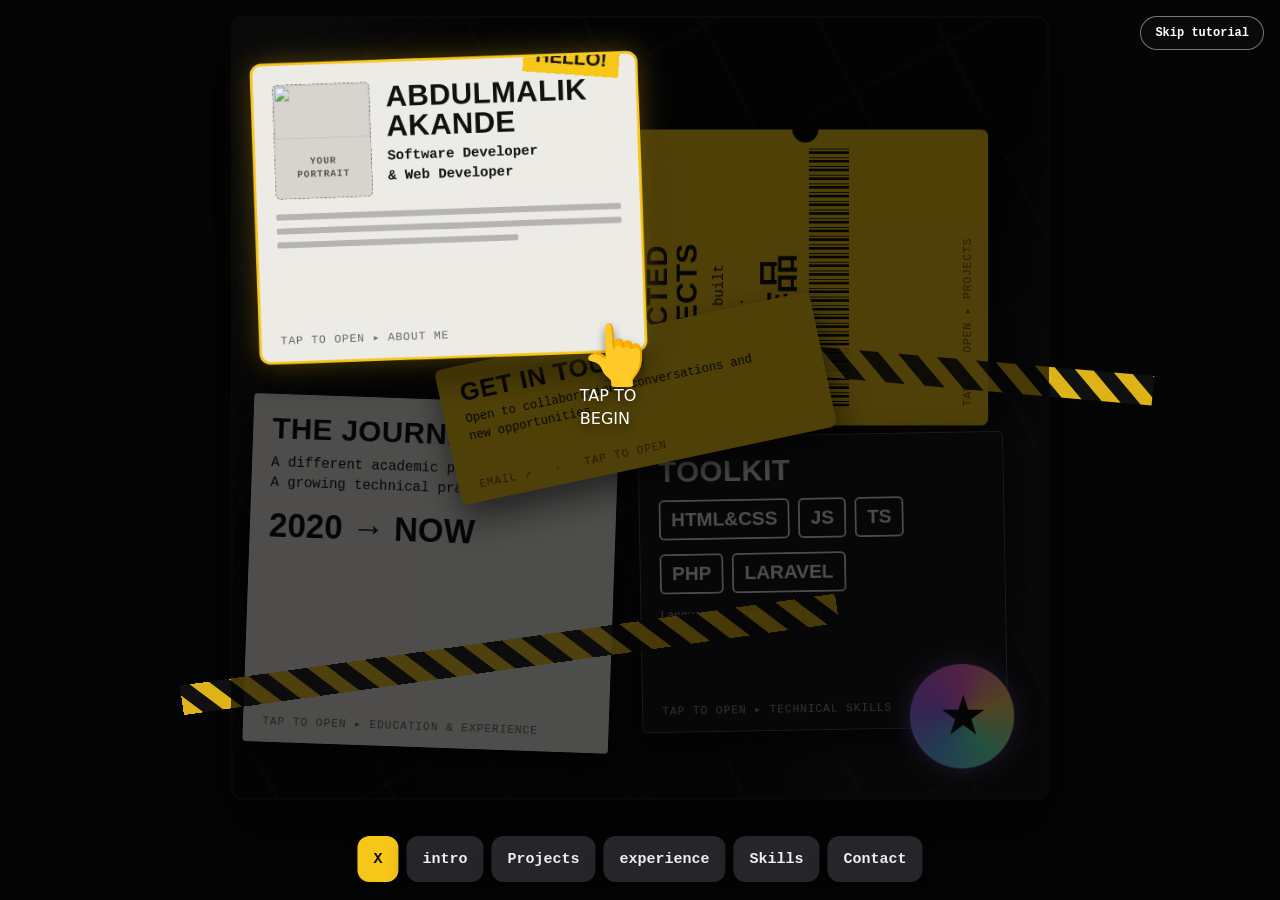
==== index.html @ 3d524a9a "Rename abdulmalik_portfolio_with_tutorial&toolkit.html to index.html" ====
<!DOCTYPE html>
<html lang="en">
<head>
<meta charset="UTF-8">
<meta name="viewport" content="width=device-width, initial-scale=1.0, viewport-fit=cover">
<title>Abdulmalik Akande | Software Developer & Web Developer</title>
<link rel="stylesheet" href="https://cdnjs.cloudflare.com/ajax/libs/font-awesome/6.4.0/css/all.min.css">
<link href="https://fonts.googleapis.com/css2?family=Inter:wght@300;400;500;600;700&display=swap" rel="stylesheet">
<link rel="stylesheet" type="text/css" href="Css/font-awesome.min.css">
<style>


  * { box-sizing: border-box; margin: 0; padding: 0; }
  html, body { height: 100%; }
  body { background: #050505; overflow: hidden; font-family: "Courier New", monospace; color: #111; }

  #viewport { position: fixed; inset: 0; overflow: hidden; }



  /* The whole bag. Fixed logical size*/
  #world {
    position: absolute; width: 940px; height: 900px;
    left: calc(50% - 470px); top: calc(50% - 450px);
    border-radius: 14px;
    background: linear-gradient(115deg, rgba(255,255,255,.07) 0 8%, transparent 22% 70%, rgba(255,255,255,.05) 85%),
      repeating-linear-gradient(63deg, transparent 0 46px, rgba(255,255,255,.035) 47px 49px, transparent 50px 120px),
      repeating-linear-gradient(-28deg, transparent 0 70px, rgba(255,255,255,.03) 71px 73px, transparent 74px 150px),
      #0c0c0d;
    box-shadow: 0 0 0 2px #1d1d20 inset, 0 30px 80px rgba(0,0,0,.7);
    transition: transform 1.2s cubic-bezier(.22,.61,.36,1);
    transform-origin: center center; will-change: transform; backface-visibility: hidden;
  }



  /* Decoration */
  .tape { 
    position: absolute; height: 34px; width: 760px; z-index: 1;
    background: repeating-linear-gradient(45deg, #f6c619 0 16px, #111 16px 32px); opacity: .9; }
  .tape.t1 { left: -60px; bottom: 150px; transform: rotate(-8deg); }
  .tape.t2 { right: -120px; top: 395px; transform: rotate(5deg); width: 420px; }
  
  @property --holo-angle {
    syntax: '<angle>'; initial-value: 0deg;
    inherits: false;}
  @keyframes colorShift {
    0% {--holo-angle: 0deg;}
    100% {--holo-angle: 360deg;}
  }
  .holo {
    position: absolute; right: 40px; bottom: 36px;
    width: 120px; height: 120px; border-radius: 50%; z-index: 7;
    /* Use the custom variable inside the gradient */
    background: conic-gradient(from var(--holo-angle), #ff6ad5, #ffd36a, #6affc3, #6ab8ff, #b36aff, #ff6ad5);
    box-shadow: 0 0 24px rgba(180, 120, 255, .5);
    display: grid; place-items: center;
    font: 900 54px/1 Arial, sans-serif; 
    color: #111;
    /* Animate the variable instead of the element */
    animation: colorShift 4s linear infinite;}






  /* Pieces */
  .piece { 
    position: absolute; cursor: pointer; outline-offset: 6px; 
    box-shadow: 0 14px 34px rgba(0,0,0,.6); backface-visibility: hidden; }
  .piece:focus-visible { outline: 3px solid #f6c619; }
  .piece.on { cursor: default; z-index: 12 !important; }
  .teaser, .detail { 
    position: absolute; inset: 0; padding: 22px; overflow: hidden; }
  .detail { opacity: 0; pointer-events: none; }
  .teaser {
    opacity: 1; transform: translateY(0) scale(1);
    transition: opacity .32s ease, transform .48s cubic-bezier(.16,1,.3,1);
  }
  .piece.on .teaser {
    opacity: 0; transform: translate3d(0,-7px,0) scale(.99); transition-delay: .16s;
  }
  .piece .detail {
    transform: translate3d(0,8px,0);
    transition: opacity .38s ease .12s, transform .48s cubic-bezier(.16,1,.3,1) .12s;
  }
  .piece.on .detail {
    opacity: 1; transform: translateY(0); pointer-events: auto;
  }

  h2 { font: 900 34px/1 Impact, "Arial Black", sans-serif; letter-spacing: .5px; }
  h3 { font: 900 22px/1.1 Impact, "Arial Black", sans-serif; margin-bottom: 10px; }
  p, li, td, .small { font-size: 16px; line-height: 1.45; }
  .small { font-size: 13px; opacity: .7; }
  .lines span { 
    display: block; height: 7px; background: currentColor; 
    opacity: .25; margin-bottom: 9px; border-radius: 2px; }
  .hint { 
    position: absolute; left: 22px; bottom: 16px; 
    font-size: 13px; letter-spacing: 1px; opacity: .6; }



  /* ID card: Introduction */
  .id { 
    left: 30px; top: 50px; width: 440px; 
    height: 340px; transform: rotate(-2deg);
    background: #ecebe6; border-radius: 10px; }
  .photo { 
    width: 112px; height: 132px; background: #d6d4cd; 
    border: 1px dashed #777; border-radius: 6px; 
    position: relative; overflow: hidden; float: left; 
    margin: 0 18px 12px 0; display: grid; place-items: center; 
    text-align: center; color: #555;  letter-spacing: 1px;
    font: 700 11px/1.4 "Courier New", monospace; }
  .photo img { display: block; width: 100%; height: 100%; object-fit: cover; }



  /* PROJECTS */
  .project-list { 
    display: grid; grid-template-columns: repeat(2, minmax(0, 1fr));
    gap: 14px; margin-top: 18px; }
  .project-item { 
    border: 1px solid rgba(0,0,0,.25); 
    padding: 13px; min-height: 112px; 
    border-radius: 5px;
    display:flex; flex-direction:column; gap:8px; }
  .project-item b { 
    display:block; font: 900 19px/1.1 Impact, "Arial Black", sans-serif; 
    margin-bottom: 7px; }
  .project-item p { font-size: 10px; line-height: 1.4; }
  .project-shot {
    min-height:112px; border:1px dashed rgba(0,0,0,.35); border-radius:4px;
    display:grid; place-items:center; text-align:center; padding:12px;
    background:linear-gradient(135deg, rgba(0,0,0,.06), rgba(0,0,0,.015));
    color:rgba(0,0,0,.55); font:700 11px/1.5 "Courier New", monospace;
    letter-spacing:1px;}
  .project-meta { font-size:12px !important; opacity:.68; }
  .project-shot.has-img { padding:0; border-style:solid; overflow:hidden; background:#c9eaf4; }
  .project-shot.has-img img { 
    display:block; width:100%; height:100%; 
    max-height:300px; object-fit:contain; }
  .project-item details { font-size:14px; }
  .project-item summary { 
    margin-top: 10px; cursor:pointer; font:900 18px "Courier New", monospace; 
    letter-spacing:1px; padding:4px 0; color: darkred;}
  .project-item ul { margin:6px 0 4px 18px; line-height:1.5; }
  .tech-tags { display:flex; flex-wrap:wrap; gap:6px; margin-top:6px; }
  .tech-tags span { border:1px solid rgba(0,0,0,.4); 
    border-radius:3px; padding:2px 7px; 
    font:700 11px/1.5 "Courier New", monospace; }
  .ticket p.small{
    line-height: 1.6;
    background-color: transparent!important;
    font-family: cursive; font-style: italic;
    font-size: 18px;  margin: 22px 0; }
  .project-quote{
    margin-top: 10px;
    line-height: 1.6; background-color: transparent!important;} 
  .quote-signature{
    font-size: 12px;
  }  
     





  /* SKILLS */
  .soft-skills { display:flex; flex-wrap:wrap; gap:8px; margin-top:14px; }
  .soft-skills span { border:1px solid currentColor; border-radius:20px; padding:5px 10px; font-size:13px; }
  .skill-group { margin: 18px 0; }
  .skill-group b { display:block; font-size: 26px; margin-bottom: 6px; }

  /* CONTACT  */
  .contact-link { display:inline-block; color:inherit; text-decoration:underline; text-underline-offset:3px; overflow-wrap:anywhere; }
  .contact-piece { left: 245px; top: 360px; width: 440px; height: 158px; transform: rotate(-12deg); background:#f6c619; border-radius:8px; z-index: 8; box-shadow: 0 18px 38px rgba(0,0,0,.55); }
  .contact-piece .teaser { padding:17px 24px; }
  .contact-piece h2 { font-size:29px; letter-spacing:.7px; }
  .contact-piece .teaser p { max-width: 340px; font-size:14px; }
  .contact-piece .detail { background:#f6c619; }
  .contact-piece .hint { left:24px; bottom:12px; }


  /* INTRODUCTION */
  .sticker { position: absolute; right: 18px; top: -16px; background: #f6c619; padding: 6px 14px; font: 900 22px Arial, sans-serif; transform: rotate(6deg); }
  .id table { width: 100%; border-collapse: collapse; margin-top: 12px; }
  .id td { border: 1px solid #bbb; padding: 6px 10px; }
  .id td:first-child { width: 38%; opacity: .6; }




  /* Ticket: PROJECT (rotated on the bag, upright when focused) */
  .ticket { left: 490px; top: 90px; width: 340px; height: 420px; transform: rotate(-90deg) translate(0,0);
    background: #f6c619; border-radius: 8px; }
  .ticket::before, .ticket::after { content: ""; position: absolute; top: calc(50% - 15px); width: 30px; height: 30px; border-radius: 50%; background: #0c0c0d; }
  .ticket::before { left: -15px; } .ticket::after { right: -15px; }
  .barcode { height: 46px; margin-top: 14px; background: repeating-linear-gradient(90deg, #111 0 3px, transparent 3px 5px, #111 5px 6px, transparent 6px 10px); }
  .ticket .yr { font: 900 54px/1 Impact, sans-serif; margin: 10px 0; }
  .ticket li { margin-left: 18px; margin-bottom: 8px; }

  /* Paper: Experience */
  .paper { left: 20px; top: 440px; width: 420px; height: 400px; transform: rotate(2deg);
    background: #f1f0eb; border-radius: 4px; }
  .role { border-bottom: 1px dashed #888; padding: 8px 0; }
  .role b { display: block; font-size: 17px; }
  .now { font: 900 38px Impact, sans-serif; margin-top: 16px; }

  /*  Skills panel */
  .skills { left: 470px; top: 480px; width: 420px; height: 340px; transform: rotate(-1deg);
    background: #17171a; color: #eee; border: 1px solid #555; border-radius: 6px; }
  .badges { display: flex; gap: 10px; margin: 16px 0; }
  .badges i { font: 900 22px Arial, sans-serif; font-style: normal; padding: 8px 12px; border: 2px solid #eee; border-radius: 6px; }
  .bar { height: 10px; background: #333; border-radius: 5px; margin: 4px 0 14px; }
  .bar span { display: block; height: 100%; border-radius: 5px; background: linear-gradient(90deg, #6ab8ff, #b36aff); }




  /* Navigation */
  nav {
  max-width: 95vw;
  overflow-x: auto;
  white-space: nowrap;
  -webkit-overflow-scrolling: touch;
  padding: 4px 8px;
  }
  nav::-webkit-scrollbar { display: none; } /* Hide scrollbar for clean UI */

  nav { position: fixed;
        left: 50%; bottom: calc(14px + env(safe-area-inset-bottom, 0px)); transform: translateX(-50%);
         z-index: 10; display: flex; gap: 8px; }
  nav button { height: 46px; padding: 0 16px; border: none; border-radius: 12px; font: 700 15px "Courier New", monospace;
    background: #26262a; color: #eee; cursor: pointer; box-shadow: 0 6px 16px rgba(0,0,0,.5); }
  nav button.cur { background: #f6c619; color: #111; }
  nav button:focus-visible { outline: 3px solid #fff; }





  /* Full-screen reading view. */
  #expanded-shell {
    position: fixed; z-index: 20; left: 0; top: 0; width: 100vw; height: 100vh;
    height: 100dvh; overflow: hidden; overscroll-behavior: contain;
    box-shadow: none; border-radius: 0; opacity: 1;
    transition: transform .78s cubic-bezier(.16,1,.3,1), border-radius .78s cubic-bezier(.16,1,.3,1);
    transform-origin: top left; will-change: transform, border-radius; backface-visibility: hidden;
    -webkit-overflow-scrolling: touch;
  }
  #expanded-shell.is-open { overflow-y: auto; overflow-x: hidden; }
  #expanded-shell .detail.is-expanded-detail {
    position: relative; inset: auto; width: 100%; max-width: 900px; min-height: 100%;
    margin: 0 auto; padding: clamp(82px, 10vh, 112px) clamp(22px, 6vw, 76px) 64px;
    overflow: visible; opacity: 0; transform: translateY(18px) scale(.985);
    transform-origin: top center; pointer-events: auto;
    transition: opacity .34s ease .12s, transform .48s cubic-bezier(.16,1,.3,1) .08s;
  }
  #expanded-shell.is-open .detail.is-expanded-detail {
    opacity: 1; transform: translateY(0) scale(1);
  }
  #expanded-shell:not(.is-open) .detail.is-expanded-detail {
    transition-delay: 0s;
  }
  #expanded-shell .detail.is-expanded-detail h3 { font-size: clamp(28px, 4vw, 42px); margin-bottom: 22px; }
  #expanded-shell .detail.is-expanded-detail p,
  #expanded-shell .detail.is-expanded-detail li,
  #expanded-shell .detail.is-expanded-detail td,
  #expanded-shell .detail.is-expanded-detail .small { font-size: clamp(16px, 1.5vw, 19px); line-height: 1.65; }
  #expanded-shell .detail.is-expanded-detail table { margin-top: 24px; }
  #expanded-shell .detail.is-expanded-detail td { padding: 10px 12px; overflow-wrap: anywhere; }
  #expanded-shell .detail.is-expanded-detail ul { padding-left: 22px; }

  #expanded-back {
    position: fixed; z-index: 30; top: calc(14px + env(safe-area-inset-top, 0px));
    left: calc(14px + env(safe-area-inset-left, 0px)); width: 46px; height: 46px;
    border: 1px solid currentColor; border-radius: 50%; background: rgba(10,10,10,.12);
    color: inherit; font: 700 26px/1 Arial, sans-serif; cursor: pointer;
    display: grid; place-items: center; opacity: 0; pointer-events: none;
    transition: opacity .25s ease; backdrop-filter: blur(8px);
  }

  body.is-expanded #expanded-back { opacity: 1; pointer-events: auto; }
  body.is-expanded nav { opacity: 0; pointer-events: none; visibility: hidden; }
  nav { transition: opacity .25s ease, visibility .25s ease; }
  #expanded-back:focus-visible { outline: 3px solid #f6c619; outline-offset: 3px; }




  /* Contact detail content */
  .contact-piece #detail {
    display: grid; grid-template-columns: 2fr 1.5fr 1fr;
    gap: 40px; padding-bottom: 40px;
    border-bottom: 1px solid #334155; }
  .contact-piece .footer-col h3 {
    font-size: 1.25rem; font-weight: 700;
    margin-bottom: 15px; color: var(--yellow);
    letter-spacing: -0.02em; }
  .contact-piece .footer-col p {
    color: var(--text);
    font-family: system-ui, -apple-system, BlinkMacSystemFont, 'Segoe UI', Roboto, Oxygen, Ubuntu, Cantarell, 'Open Sans', 'Helvetica Neue', sans-serif;
    font-size: 1.525rem; line-height: 1.6;
    max-width: 460px; }
  .contact-list { }
  .contact-list li{ margin-bottom: 12px; }
  .contact-list li a, .contact-list li span {
    display: flex; align-items: center;
    gap: 12px; color: var(--yellow);
    font-size: 0.95rem;  text-decoration: none;
    transition: color 0.2s ease; }
  .contact-list li a:hover {color: var(--blue);}
  .contact-list i {
      color: var(--blue); font-size: 1rem;
      width: 20px; text-align: center; }
  .contact-social .social-links {
      display: flex; gap: 12px;
      margin-top: 5px; }
  .contact-social .social-links a {
      color: var(--paper);border-radius: 8px;
      display: flex; align-items: center;justify-content: center;
      font-size: 1.1rem; text-decoration: none;
      transition: all 0.2s ease; }
  .contact-social .social-links a:hover {
    color: var(--yellow);transform: translateY(-3px);}
  .footer-bottom {
      width:100%; display: flex;
      justify-content: center; padding-top: 30px;
      align-items: center;
      font-size: 0.875rem; }






  /* Phone-Size */
  @media (max-width: 600px) {
    .project-list { grid-template-columns:1fr; }
    .project-shot { min-height:150px; }

    #expanded-shell .detail.is-expanded-detail {
      padding: calc(78px + env(safe-area-inset-top, 0px)) 22px calc(36px + env(safe-area-inset-bottom, 0px));
    }
    #expanded-shell .detail.is-expanded-detail td { padding: 8px 7px; }
    #expanded-shell .detail.is-expanded-detail td:first-child { width: 32%; }
  }

  /*   */
  @media (prefers-reduced-motion: reduce) {
    #world, #expanded-shell, #expanded-back, nav,
    .teaser, .piece .detail, #expanded-shell .detail.is-expanded-detail {
      transition-duration: .01ms !important;
      transition-delay: 0ms !important;
    }
  }




  /* TUTORIAL */
  #world.blanket { z-index: 10; }
  #world.blanket::after { content:""; position:absolute; inset:0; z-index:11 !important; background:rgba(0,0,0,.68); pointer-events:auto; border-radius:inherit; }


  body.tutorial-step-1 .piece.tutorial-target { 
    z-index:12 !important; filter:none !important;
    pointer-events:auto;
    box-shadow:0 0 0 3px #f6c619, 0 0 34px rgba(246,198,25,.38), 0 18px 42px rgba(0,0,0,.7); animation:tutorial-pulse 2.2s ease-in-out infinite; }

  .hidden { display:none !important; }
  #tutorial-hand, #tutorial-hand-back, #tutorial-hand-x, #tutorial-skip { display:none; }

  body.hands #tutorial-hand, body.hands-back #tutorial-hand-back, body.hands-x #tutorial-hand-x, body.tutorial-step-1 #tutorial-skip { display:block; }

  #tutorial-hand { position:fixed; z-index:60; width:100px; height:76px; font:58px/1 system-ui,sans-serif; pointer-events:none; filter:drop-shadow(0 5px 5px rgba(0,0,0,.45)); animation:tutorial-point 1.15s ease-in-out infinite; }
  #tutorial-hand p {color: white;}

  /* Stage 3: second hand pointing up at the Back button (top-left) */
  #tutorial-hand-back {
    position:fixed; z-index:60; pointer-events:none;
    left:calc(10px + env(safe-area-inset-left, 0px));
    top:calc(66px + env(safe-area-inset-top, 0px));
    font:58px/1 system-ui,sans-serif;
    filter:drop-shadow(0 5px 5px rgba(0,0,0,.45));
    animation:tutorial-point-up 1.15s ease-in-out infinite;
  }
  #tutorial-hand-back p {
    display:inline-block; margin-top:2px; padding:6px 10px; border-radius:6px;
    background:#f6c619; color:#111; font:900 12px/1.2 "Courier New",monospace;
    letter-spacing:.5px; white-space:nowrap; box-shadow:0 6px 18px rgba(0,0,0,.35);
  }
  #expanded-back.tutorial-glow {
    background:rgba(246,198,25,.4);
    animation:back-pulse 1.4s ease-in-out infinite;
  }
  /* Stage 4: third hand above the X button in the bottom nav, pointing down */
  #tutorial-hand-x {
    position:fixed; z-index:60; pointer-events:none;
    display:none; width:max-content; text-align:left;
    font:58px/1 system-ui,sans-serif;
    filter:drop-shadow(0 5px 5px rgba(0,0,0,.45));
    animation:tutorial-point-down 1.15s ease-in-out infinite;
  }
  #tutorial-hand-x p {
    display:block; width:max-content; margin-bottom:2px; padding:6px 10px; border-radius:6px;
    background:#f6c619; color:#111; font:900 12px/1.2 "Courier New",monospace;
    letter-spacing:.5px; white-space:nowrap; box-shadow:0 6px 18px rgba(0,0,0,.35);
  }
  nav button.tutorial-glow-nav {
    background:#f6c619; color:#111;
    animation:nav-pulse 1.4s ease-in-out infinite;
  }

  @keyframes tutorial-point-down { 
    0%,100% { transform:translateY(0); } 50% { transform:translateY(9px); } }
  
  @keyframes nav-pulse {
    0%,100% { box-shadow:0 0 0 3px #fff, 0 0 14px rgba(246,198,25,.5); }
    50%     { box-shadow:0 0 0 6px #fff, 0 0 30px rgba(246,198,25,.9); }  }

  @keyframes tutorial-point-up { 
    0%,100% { transform:translateY(0); } 50% { transform:translateY(-10px); } }

  @keyframes back-pulse {
    0%,100% { box-shadow:0 0 0 3px #f6c619, 0 0 14px rgba(246,198,25,.4); }
    50%     { box-shadow:0 0 0 6px #f6c619, 0 0 30px rgba(246,198,25,.75); }
  }
  #tutorial-message { position:fixed; z-index:60; pointer-events:none; padding:10px 14px; 
    border:1px solid rgba(246,198,25,.7); border-radius:7px; background:#f6c619; color:#111; 
    font:900 13px/1.25 "Courier New",monospace; letter-spacing:.5px; box-shadow:0 8px 24px rgba(0,0,0,.35); white-space:nowrap; }
  #tutorial-skip { 
    position:fixed; z-index:61; top:calc(16px + env(safe-area-inset-top,0px)); 
    right:calc(16px + env(safe-area-inset-right,0px)); border:1px solid rgba(255,255,255,.45); 
    border-radius:999px; padding:9px 14px; background:rgba(12,12,12,.8); color:#fff; font:700 12px "Courier New",monospace; cursor:pointer; }

  @keyframes tutorial-point { 
    0%,100% { transform:translate(0,0) rotate(-12deg); } 50% { transform:translate(-5px,-9px) rotate(-12deg); } }

  @keyframes tutorial-pulse { 
    0%,100% { box-shadow:0 0 0 3px #f6c619, 0 0 22px rgba(246,198,25,.25), 0 18px 42px rgba(0,0,0,.7); }
    50% { box-shadow:0 0 0 5px #f6c619, 0 0 38px rgba(246,198,25,.48), 0 18px 42px rgba(0,0,0,.7); } }

  @media (prefers-reduced-motion:reduce) { 
    #tutorial-hand, #tutorial-hand-back, #tutorial-hand-x, nav button.tutorial-glow-nav, 
    #expanded-back.tutorial-glow, body.tutorial-step-1 .piece.tutorial-target { animation:none; } }



  /* SECOND-TUTORIAL  */
  .click-overlay {
    position: absolute; inset: 0;              /* Covers only the content */
    width: 100%; height: 100%;
    display: flex; align-items: center;  justify-content: center;
    /* Optional dark layer over just this div */
    background: rgba(0, 0, 0, 0.35); z-index: 10;
    cursor: pointer;
    animation: appearFade 2s ease-in-out infinite;
  }
  .click-text {
    color: #fff; font-size: clamp(1.2rem, 4vw, 2rem);
    font-weight: 700; letter-spacing: 2px;
    text-transform: uppercase; }
  @keyframes appearFade {
    0% { opacity: 0.3; }
    50% {  opacity: 1; }
    100% { opacity: 0.3; }
  }




  /* ---------- Help (replay tutorial) button ---------- */
  #help-btn {
    position:fixed; z-index:15;
    top:calc(14px + env(safe-area-inset-top, 0px));
    right:calc(14px + env(safe-area-inset-right, 0px));
    width:42px; height:42px; border-radius:50%;
    border:1px solid rgba(255,255,255,.35); background:rgba(12,12,12,.75); color:#fff;
    font:900 20px/1 "Courier New", monospace; cursor:pointer;
    backdrop-filter:blur(6px); box-shadow:0 6px 16px rgba(0,0,0,.5);
    transition:opacity .25s ease, background .2s ease;
  }
  #help-btn:focus-visible { outline:3px solid #f6c619; outline-offset:3px; }
  body.is-expanded #help-btn, body.tutorial-step-1 #help-btn { opacity:0; pointer-events:none; visibility:hidden; }

  /* ---------- Tooltip ---------- */
  #tip {
    position:fixed; z-index:70; left:0; top:0; max-width:240px; pointer-events:none;
    padding:8px 11px; border-radius:7px; background:#f4f3ee; color:#111;
    font:700 12px/1.4 "Courier New", monospace; letter-spacing:.3px;
    box-shadow:0 8px 24px rgba(0,0,0,.45);
    opacity:0; transform:translateY(4px); transition:opacity .15s ease, transform .15s ease;
  }
  #tip.show { opacity:1; transform:translateY(0); }
  #tip strong { display:block; font-weight:900; letter-spacing:.6px; }
  #tip span { font-weight:400; opacity:.8; }

  /* ---------- Hover effects (mouse devices only) ---------- */
  @media (hover:hover) {
    .piece:not(.on):hover { filter:brightness(1.1); }
    nav button:not(.cur):hover { background:#3a3a40; }
    nav button.cur:hover { filter:brightness(1.08); }
    #expanded-back:hover { background:rgba(246,198,25,.35); }
    #help-btn:hover { background:#f6c619; color:#111; }
    #tutorial-skip:hover { background:rgba(255,255,255,.2); }
  }
  @media (prefers-reduced-motion: reduce) { #tip { transition-duration:.05ms !important; } }
</style>
</head>
<body>
<div id="viewport">
  <div id="world">
    <div class="tape t1"></div>
    <div class="tape t2"></div>
    <div class="holo">★</div>


    <section class="piece id " data-name="intro" data-rot="-2" tabindex="0" aria-label="About Abdulmalik">
      <div class="teaser">
        <span class="sticker">HELLO!</span>
        <div class="photo" aria-label="Portrait photograph placeholder"> <img src="IMG_5.JPG"> YOUR<br>PORTRAIT</div>
        <h2>ABDULMALIK<br>AKANDE</h2>
        <p style="margin:7px 0 12px; font-weight:700">Software Developer<br>&amp; Web Developer</p>
        <div class="lines" style="clear:both;padding-top:5px"><span></span><span></span><span style="width:70%"></span></div>
        <div class="hint">TAP TO OPEN ▸ ABOUT ME</div>
      </div>
      <div class="detail">

        <div class="click-overlay hidden"><span class="click-text">Click me</span></div>

        <h3>INTRODUCTION</h3>
        <p>I'm Abdulmalik Akande, a software developer and web developer based in Lagos, Nigeria. I enjoy learning how technology works and using that knowledge to build practical digital experiences.</p>
        <p style="margin-top:14px">My background is in Philosophy, which has strengthened the way I approach questions, analyse problems and think critically. I bring that perspective into my development journey, alongside curiosity, persistence and a commitment to continuous learning.</p>
        <table>
          <tr><td>Name</td><td>Abdulmalik Akande</td></tr>
          <tr><td>Role</td><td>Software Developer &amp; Web Developer</td></tr>
          <tr><td>Location</td><td>Lagos, Nigeria</td></tr>
          <tr><td>Email</td><td><a class="contact-link" href="mailto:abdulmalikakande4@gmail.com">abdulmalikakande4@gmail.com</a></td></tr>
        </table>
        <p style="margin-top:22px"><b>Currently:</b> NYSC Corps Member · Interested in software engineering, artificial intelligence and open-source technologies.</p>
      </div>
    </section>


    <section class="piece ticket" data-name="Projects" data-rot="-90" tabindex="0">
      <div class="teaser">
        <h2>SELECTED<br>PROJECTS</h2>
        <p style="margin-top:10px">Things I've built<br>and explored.</p>
        <div class="yr" style="font-size:44px">04 / 作品</div>
        <div class="barcode"></div>
        <div class="hint" style="color:#111">TAP TO OPEN ▸ PROJECTS</div>
      </div>
      <div class="detail">

        <h3>SELECTED PROJECTS</h3>
        <p>A selection of projects from my development journey. Each one represents a practical opportunity to learn, solve a problem and improve my approach to building software.</p>
        <div class="project-list">

          <article class="project-item">
            <div class="project-shot has-img">
              <img src="[data-uri]" alt="Calculator app: dark card with a keypad and the message 'let's get calculating'">
            </div>
            <b>01 · CALCULATOR</b>
            <p>An interactive simple calculator I built to learn JavaScript. It handles everyday arithmetic with large, easy-to-tap keys and a clean dark interface. Calculator project built around clear input, readable results and essential arithmetic operations</p>
            <div class="tech-tags">
              <span>HTML</span><span>CSS</span><span>JavaScript</span>
            </div>
            <details>
              <summary>FEATURES &amp; TECH ▾</summary>
              <ul>
                <li>Addition, subtraction, multiplication and division</li>
                <li>Decimal input and a quick "00" key</li>
                <li>AC clears everything; DE deletes the last digit</li>
                <li>Responsive layout that works on phones</li>
              </ul>
            </details>
            <p><a class="contact-link" href="https://kevinola.github.io/js-project-calculator/" target="_blank" rel="noopener">Live demo ↗</a></p>
          </article>

          <article class="project-item">
            <div class="project-shot">CIVILREPORT<br>PROJECT IMAGE</div>
            <b>02 · CIVILREPORT</b>
            <p>A full-stack cross-platform mobile app that lets citizens report incidents such as accidents, fighting or vandalism. Reports go to a central server where other users can see them. Built for the Bincom Academy Mobile App Class test.</p>
            <div class="tech-tags">
              <span>HTML</span><span>CSS</span><span>JavaScript</span><span>Apache Cordova</span><span>WordPress REST API</span><span>JWT Auth</span><span>Camera plugin</span><span>GEO-LOCATION plugin</span>
            </div>
            <details>
              <summary>FEATURES &amp; TECH ▾</summary>
              <ul>
                <li>User login with JWT authentication</li>
                <li>Submit an incident with a title, category and description</li>
                <li>Capture the incident's location (latitude and longitude)</li><li>Attach a photo of the incident</li>
                <li>Live feed of all incidents, newest first</li>
                <li>Filter by category, or show only your own reports</li>
                <li>In-app notification when a new incident is posted (the app checks the server every 15 seconds)</li>
              </ul>
              <p class="project-meta">Backend: WordPress, with each incident stored as a post. Built and tested with LocalWP, Node.js and the Android SDK; packaged as an Android APK.</p>
            </details>
            <p><a class="contact-link" href="https://kevinola.github.io/Angular-first-portfolio-/" target="_blank" rel="noopener">Live demo ↗</a></p>
          </article>

          <article class="project-item">
            <div class="project-shot">BLOG APP<br>PROJECT IMAGE</div>
            <b>03 · BLOG APP</b>
            <p>A mobile-friendly blog app where users can sign up, log in, publish posts and read other people's posts. WordPress acts as the backend and database, and the app talks to it through JSON API calls written in JavaScript.</p>
            <div class="tech-tags">
              <span>HTML</span><span>CSS</span><span>JavaScript</span><span>Apache Cordova</span><span>WordPress</span><span>JSON</span>
            </div>
            <details>             
             <summary>FEATURES &amp; TECH ▾</summary>
              <ul>
                <li>Sign up and log in</li>
                <li>Publish a new blog entry</li>
                <li>View all posts and filter them</li>
                <li>Posts are stored on the server, so every user sees them</li>
                <li>Can be packaged as an Android app with Cordova</li>
              </ul>
              
              <p class="project-meta">Hosted on InfinityFree. Data is fetched with JavaScript fetch requests to the WordPress API.</p>
            </details>
            <p><a class="contact-link" href="https://abdulmalik.gt.tc/app/index.html" target="_blank" rel="noopener">Live demo ↗</a></p>
          </article>
          
          <article class="project-item">
            <div class="project-shot">MANGA APP<br>PROJECT IMAGE</div>
            <b>04 · MANGA APP</b>
            <p>Komic is an Android manga reader built by me and a friend. We used an existing open-source Kotlin app from GitHub as the foundation and extended it with our own features. It pulls manga from several public manga APIs, and it includes a built-in browser for searching the web for manga and an offline translator that reads text from manga pages.</p>
            <div class="tech-tags">
              <span>Kotlin</span><span>Android (native)</span>
            </div>
            <details>             
             <summary>FEATURES &amp; TECH ▾</summary>
              <ul>
                <li>Browse and read manga from several public manga APIs</li>
                <li>Built-in browser for searching the web for manga</li>
                <li>Library page for saving manga to read later</li>
                <li>Offline manga translator using OCR: it detects text on a page and translates it without an internet connection</li>
                <li>Native Android experience</li>
              </ul>
              
              <p class="project-meta">An open-source Kotlin manga app from GitHub, extended with our own features. Link leads to Github repospitory of the project (still in development)</p>
            </details>
            <p><a class="contact-link" href="https://404" target="_blank" rel="noopener">Live demo ↗</a></p>
          </article>
         
        </div>
        <!--p style="margin-top:22px"><b>VISIT OTHER PORTFOLIO:</b> <a class="contact-link" href="https://kevinola.github.io/CV_Profile_Pofolia/#contacts" target="_blank" rel="noopener">FIRST EVER Portfolio ↗</a></p--><br><br>

        <p class="small" style="margin-top:10px">
          More projects to make. And More to learn.</p>

        <div class="project-quote">
          <p>Each project is a step —<br>from an idea to a working solution.</p><span class="quote-signature"><span class="spinstar">✳</span> KEEP BUILDING</span></div>

      </div>
    </section>


    <section class="piece paper" data-name="experience" data-rot="2" tabindex="0">
      <div class="teaser">
        <h2>THE JOURNEY</h2>
        <p style="margin-top:12px">A different academic path.<br>A growing technical practice.</p>
        <div class="now">2020 → NOW</div>
        <div class="hint">TAP TO OPEN ▸ EDUCATION &amp; EXPERIENCE</div>
      </div>
      <div class="detail">
        <h3>EDUCATION &amp; EXPERIENCE</h3>
        <div class="role"><b>B.A. Philosophy · Lagos State University</b>2021–2025</div>
        <div class="role"><b>WASSCE · Dominion College</b>2013–2019</div>
        <div class="role"><b>Associate · Global T&amp;T Solutions Ltd</b>February 2020 – January 2021<br>Maintained documentation and operational records, handled data entry, coordinated meetings, prepared minutes and supported daily administration.</div>
        <div class="role"><b>NYSC Corps Member</b>Currently serving</div>
        <p style="margin-top:22px">My academic and work experiences have helped me develop transferable strengths in critical thinking, organisation, communication, teamwork and attention to detail.</p>
        <p style="margin-top:16px"><b>Beyond code:</b> Philosophy, reading, writing, photography and exploring ideas.</p>
      </div>
    </section>

    <section class="piece skills" data-name="Skills" data-rot="-1" tabindex="0">
      <div class="teaser">
        <h2>TOOLKIT</h2>
        <div class="badges"> <i>HTML&CSS</i> <i>JS</i><i>TS</i></div>
        <div class="badges"><i>PHP</i><i>LARAVEL</i></div>
        <p class="small">Languages &amp; technologies</p>
        <div class="hint">TAP TO OPEN ▸ TECHNICAL SKILLS</div>
      </div>
      <div class="detail">
        <h3>TECHNICAL SKILLS</h3>
        <div class="skill-group"><b>Frontend</b><p>HTML5 · CSS · JavaScript</p></div>
        <div class="skill-group"><b>Backend &amp; Databases</b><p>PHP · SQL · JavaScript · TypeScript</p></div>
        <div class="skill-group"><b>Programming</b><p>Python</p></div>

        <div class="skill-group"><b>FRAMWORKS</b><p>Angular · Laravel</p></div>

        <div class="skill-group"><b>Other</b><p>Microsoft Office · AI TOOLS</p></div>
        <div class="skill-group"><b>Professional strengths</b><div class="soft-skills"><span>Problem-solving</span><span>Communication</span><span>Teamwork</span><span>Attention to detail</span><span>Adaptability</span><span>Fast learner</span></div></div>
        <p style="margin-top:22px">I continue to develop my technical skills through practical projects, independent learning and experimentation.</p>
        <p class="small" style="margin-top:14px">Skills listed here are based on my CV. Frameworks and tools can be added as project experience is confirmed.</p>
      </div>
    </section>


    <section class="piece contact-piece" data-name="Contact" data-rot="-12" tabindex="0">
      <div class="teaser">
        <h2>GET IN TOUCH</h2>
        <p style="margin-top:6px">Open to collaboration, conversations and new opportunities.</p>
        <div class="hint">EMAIL ↗ &nbsp; · &nbsp; TAP TO OPEN</div>
      </div>
      <div class="detail">
        <h3>GET IN TOUCH</h3>
        <p>I'm open to collaboration and new opportunities to grow as a developer.</p>

        <div class="footer-col contact-details">
            <h3>Contact Info</h3>
            <ul class="contact-list">
                <li>
                    <a href="mailto:abdulmalikakande4@gmail.com">
                        <i class="fa fa-regular fa-envelope"></i> abdulmalikakande4@gmail.com
                    </a>
                </li>
                <li>
                    <a href="tel:08068778415">
                        <i class="fa fa-solid fa-phone"></i> 08068778415
                    </a>
                </li>
                <li>
                    <span>
                        <i class="fa fa-solid fa-map-marker"></i>Lagos, Nigeria
                    </span>
                </li>
            </ul>
        </div>

        <div class="footer-col contact-social"> 
            <h3>Connect</h3>
            <div class="social-links">
                <a href="https://github.com/kevinola" aria-label="GitHub"><i class="fa fa-brands fa-github">.</i></a>
                <a href="will-get-back-on-that" aria-label="LinkedIn"><i class="fa fa-brands fa-linkedin-square">.</i></a>
                <a href="mailto:abdulmalikakande4@gmail.com" aria-label="Email"><i class="fa fa-regular fa-envelope">.</i></a>
            </div>
        </div>

      </div>
    </section>


  </div>
</div>

<nav id="nav"></nav>
<button id="expanded-back" type="button" aria-label="Back to focused card" data-tip="Close the reading view and go back to the card">←</button>
<button id="help-btn" type="button" aria-label="Replay the tutorial" data-tip="Replay the tutorial">?</button>


<div id="tutorial-hand" aria-hidden="true">
  👆 <p>TAP TO BEGIN</p>
</div>
<div id="tutorial-hand-back" aria-hidden="true">
  👆 <p>TAP TO GO BACK</p>
</div>
<div id="tutorial-hand-x" aria-hidden="true">
  <p>TAP X TO SEE THE WHOLE BAG</p>👇
</div>
<button id="tutorial-skip" type="button" data-tip="End the tutorial and explore freely">Skip tutorial</button>




<script>
  const viewport = document.getElementById("viewport");
  const world = document.getElementById("world");
  const pieces = [...document.querySelectorAll(".piece")];
  const nav = document.getElementById("nav");
  const backButton = document.getElementById("expanded-back");
  const NAV_H = 84;        // space kept free for the buttons
  let current = null;      // focused piece, or null for the whole bag
  let angle = 0;           // current camera rotation (so we always turn the short way)
  let expanded = false;
  let expandedShell = null;
  let expandedDetail = null;
  let returnRect = null;
  let returnPiece = null;
  let closing = false;
  let ignoreNextPopState = false;
  const scrollPositions = new WeakMap();
  const reduceMotion = matchMedia("(prefers-reduced-motion: reduce)");
  const EXPAND_MS = reduceMotion.matches ? 1 : 800;

  const near = t => t + 360 * Math.round((angle - t) / 360);






  const tutorialKey = "abdulmalikPortfolioTutorialIntroDone";
  const REMEMBER_TUTORIAL = true; 
  const STAGE = { DISCOVER: 1, EXPLORE: 2, RETURN: 3, RESET: 4, COMPLETE: 5 };
  const tutorialHandX = document.getElementById("tutorial-hand-x");
  const aboutPiece = pieces.find(p => p.dataset.name === "intro");
  const tutorialHand = document.getElementById("tutorial-hand");
  const tutorialSkip = document.getElementById("tutorial-skip");
  let clickOverlay = aboutPiece.querySelector(".click-overlay");
  let tutorialStage = STAGE.COMPLETE;
  let tutorialActive = false;
  let backPromptTimer = null;
  let TOOLTIPS_ENABLE = true;

  function positionTutorialPointer() {
    if (tutorialStage !== STAGE.DISCOVER || !aboutPiece) return;
    const r = aboutPiece.getBoundingClientRect();
    tutorialHand.style.left = `${Math.min(window.innerWidth - 78, Math.max(8, r.right - 66))}px`;
    tutorialHand.style.top = `${Math.min(window.innerHeight - 90, Math.max(8, r.bottom - 72))}px`;
  }

  // Tutorial Stage 1 -> 2: About was tapped and is now focused. Hand goes, CLICK ME fades in.
  function enterExploreStage() {
    tutorialStage = STAGE.EXPLORE;
    document.body.classList.remove("hands");
    clickOverlay.classList.remove("hidden");
  }

  // Tutorial Stage 2 -> 3: reading view opens. CLICK ME goes, hand points at Back.
  function enterReturnStage() {
    tutorialStage = STAGE.RETURN;
    clickOverlay.remove();
    // Wait for the expand animation so the hand doesn't appear before the Back button does.
    backPromptTimer = setTimeout(() => {
      if (tutorialStage !== STAGE.RETURN || !expanded) return;
      document.body.classList.add("hands-back");
      backButton.classList.add("tutorial-glow");
    }, EXPAND_MS + 150);
  }


  function hideBackPrompt() {
    clearTimeout(backPromptTimer);
    document.body.classList.remove("hands-back");
    backButton.classList.remove("tutorial-glow");
  }



  // Stage 4: back on the focused About card. Hand points down at the X button.
  function positionXHand() {
    if (tutorialStage !== STAGE.RESET) return;
    const xb = nav.firstElementChild;
    if (!xb) return;
    const r = xb.getBoundingClientRect();
    tutorialHandX.style.left = `${Math.max(8, r.left + r.width / 2 - 29)}px`;
    tutorialHandX.style.bottom = `${window.innerHeight - r.top + 6}px`;
  }

  function enterResetStage() {
    tutorialStage = STAGE.RESET;
    document.body.classList.add("hands-x");
    nav.firstElementChild.classList.add("tutorial-glow-nav");
    nav.scrollLeft = 0;            // make sure X is visible if the nav scrolls
    positionXHand();
  }

  // Stage 5: only now do the blanket, highlight and hands go away.
  function completeTutorial() {
    if (tutorialStage === STAGE.COMPLETE) return;
    tutorialStage = STAGE.COMPLETE;
    tutorialActive = false;
    TOOLTIPS_ENABLE = true;
    if (REMEMBER_TUTORIAL) localStorage.setItem(tutorialKey, "done");
    hideBackPrompt();
    clickOverlay.remove();
    document.body.classList.remove("hands", "hands-x", "tutorial-step-1");
    if (nav.firstElementChild) nav.firstElementChild.classList.remove("tutorial-glow-nav");
    aboutPiece.classList.remove("tutorial-target");
    world.classList.remove("blanket");
  }

  tutorialSkip.addEventListener("click", completeTutorial);

 

  // Replay: reset the view to the whole bag and run the tutorial from stage 1 again.
  function startTutorial() {
    if (expanded || closing || tutorialStage !== STAGE.COMPLETE) return;
    clickOverlay = document.createElement("div");
    clickOverlay.className = "click-overlay hidden";
    clickOverlay.innerHTML = '<span class="click-text">Click me</span>';
    aboutPiece.querySelector(".detail").prepend(clickOverlay);

    world.style.transition = "none"; current = null; render(); world.offsetWidth; world.style.transition = "";

    tutorialStage = STAGE.DISCOVER;
    tutorialActive = true;
    TOOLTIPS_ENABLE = false;
    aboutPiece.classList.add("tutorial-target");
    world.classList.add("blanket");
    document.body.classList.add("tutorial-step-1", "hands");
    positionTutorialPointer();
  }


  document.getElementById("help-btn").addEventListener("click", startTutorial);


  // Keep the first hand on About while the bag finishes its zoom animation.
  world.addEventListener("transitionend", e => {
    if (e.target === world && e.propertyName === "transform") positionTutorialPointer();
  });

  addEventListener("resize", () => {
    if (!expanded && !closing) {
      world.style.transition = "none"; render(); world.offsetWidth; world.style.transition = "";
    }
    positionTutorialPointer();
    positionXHand();
  });


  if (!localStorage.getItem(tutorialKey) && aboutPiece) {
    tutorialStage = STAGE.DISCOVER;
    tutorialActive = true;
    aboutPiece.classList.add("tutorial-target");
    world.classList.add("blanket");
    document.body.classList.add("tutorial-step-1", "hands");
    positionTutorialPointer();
  }





  function render() {
    const vw = viewport.clientWidth, vh = viewport.clientHeight - NAV_H;
    const shift = -NAV_H / 2;
    let scale, dx = 0, dy = 0;

    if (!current) {
      angle = near(0);
      scale = Math.min(vw / world.offsetWidth, vh / world.offsetHeight) * 0.96;
    } else {
      const rot = +current.dataset.rot;
      angle = near(-rot);
      const turned = Math.abs(rot) % 180 === 90;
      const w = turned ? current.offsetHeight : current.offsetWidth;
      const h = turned ? current.offsetWidth : current.offsetHeight;
      scale = Math.min(vw / w, vh / h) * 0.94;
      dx = current.offsetLeft + current.offsetWidth / 2 - world.offsetWidth / 2;
      dy = current.offsetTop + current.offsetHeight / 2 - world.offsetHeight / 2;
    }
    world.style.transform =
      `translate3d(0px, ${shift}px, 0) rotate(${angle}deg) scale(${scale}) translate3d(${-dx}px, ${-dy}px, 0)`;

    pieces.forEach(p => p.classList.toggle("on", p === current));
    [...nav.children].forEach(b => b.classList.toggle("cur", b._piece === current));
  }




  function go(piece) {
    if (expanded || closing) return;
    if (tutorialActive) {
      if (tutorialStage === STAGE.RESET) {
        if (piece !== null) return;              // only the X button is allowed now
        completeTutorial();
      } else {
        if (piece !== aboutPiece) return;        // only About is allowed until then
        if (tutorialStage === STAGE.DISCOVER) enterExploreStage();
      }
    }
    current = piece;
    render();
  }



  function makeExpandedShell(piece, detail) {
    const rect = piece.getBoundingClientRect();
    const style = getComputedStyle(piece);
    const shell = document.createElement("div");
    shell.id = "expanded-shell";
    shell.setAttribute("role", "region");
    shell.setAttribute("aria-label", `${piece.dataset.name} details`);
    shell.style.left = "0px";
    shell.style.top = "0px";
    shell.style.width = "100vw";
    shell.style.height = "100dvh";
    shell.style.transform = `translate3d(${rect.left}px, ${rect.top}px, 0) scale(${rect.width / window.innerWidth}, ${rect.height / window.innerHeight})`;
    shell.style.background = style.backgroundColor;
    shell.style.color = style.color;
    shell.style.borderRadius = style.borderRadius;
    shell.style.border = style.border;
    shell.style.overflow = "hidden";
    detail.classList.add("is-expanded-detail");
    shell.appendChild(detail);
    document.body.appendChild(shell);
    // Commit the card-sized starting transform before the opening animation.
    shell.getBoundingClientRect();
    return { shell, rect };
  }





  function expandCurrent() {
    if (!current || expanded || closing) return;
    const piece = current;
    const detail = piece.querySelector(".detail");
    if (!detail) return;

    // The overlay must be gone before the detail moves into the reading view.
    if (tutorialStage === STAGE.EXPLORE && piece === aboutPiece) enterReturnStage();

    returnPiece = piece;
    const made = makeExpandedShell(piece, detail);
    expandedShell = made.shell;
    expandedDetail = detail;
    returnRect = made.rect;
    expanded = true;
    document.body.classList.add("is-expanded");
    backButton.style.color = getComputedStyle(piece).color;
    backButton.setAttribute("aria-label", `Back to ${piece.dataset.name} card`);

    // Give the browser a frame to register the card-sized starting geometry,
    // then expand that same content element to the viewport.
    requestAnimationFrame(() => requestAnimationFrame(() => {
      if (!expanded || !expandedShell) return;
      expandedShell.style.transform = "translate3d(0, 0, 0) scale(1, 1)";
      expandedShell.style.borderRadius = "0px";
      expandedShell.style.border = "0";
      expandedShell.style.overflow = "hidden";
      expandedShell.classList.add("is-open");
      window.setTimeout(() => {
        if (!expanded || !expandedShell) return;
        expandedShell.style.overflowY = "auto";
        expandedShell.style.overflowX = "hidden";
        expandedShell.scrollTop = scrollPositions.get(returnPiece) || 0;
        backButton.style.color = getComputedStyle(returnPiece).color;
      }, EXPAND_MS);
    }));

    // Make Android/browser Back close the expanded view first.
    history.pushState({ portfolioBagExpanded: true }, "", location.href);
  }





  function closeExpanded(fromPopState = false) {
    if (!expanded || closing || !expandedShell || !expandedDetail || !returnPiece) return;
    closing = true;
    if (tutorialStage === STAGE.RETURN) hideBackPrompt();
    const shell = expandedShell;
    const detail = expandedDetail;
    const piece = returnPiece;
    scrollPositions.set(piece, shell.scrollTop || 0);
    // Contract from the top of the reading view, while keeping the saved reading
    // position for the next time this section is opened.
    shell.scrollTop = 0;
    shell.style.overflow = "hidden";
    shell.classList.remove("is-open");
    const rect = piece.getBoundingClientRect();

    requestAnimationFrame(() => {
      shell.style.transform = `translate3d(${rect.left}px, ${rect.top}px, 0) scale(${rect.width / window.innerWidth}, ${rect.height / window.innerHeight})`;
      shell.style.borderRadius = getComputedStyle(piece).borderRadius;
      shell.style.border = getComputedStyle(piece).border;
    });

    const finish = () => {
      if (!closing) return;
      piece.appendChild(detail);
      detail.classList.remove("is-expanded-detail");
      shell.remove();
      expanded = false;
      closing = false;
      expandedShell = null;
      expandedDetail = null;
      returnPiece = null;
      returnRect = null;
      document.body.classList.remove("is-expanded");
      backButton.style.color = "inherit";
      backButton.setAttribute("aria-label", "Back to focused card");
      render();
      if (tutorialStage === STAGE.RETURN) enterResetStage();
      if (!fromPopState && history.state && history.state.portfolioBagExpanded) {
        ignoreNextPopState = true;
        history.back();
      }
    };
    window.setTimeout(finish, EXPAND_MS);
  }




  // Buttons: X for the whole bag, then one per piece.
  const x = document.createElement("button");
  x.textContent = "X"; x.setAttribute("aria-label", "Show whole bag"); x._piece = null;
  x.onclick = () => go(null);
  nav.append(x);


  pieces.forEach(p => {
    const b = document.createElement("button");
    b.textContent = p.dataset.name; b._piece = p;
    b.onclick = () => go(p);
    nav.append(b);
    p.addEventListener("click", e => {
      // Let links and interactive controls inside a section do their own job.
      if (e.target.closest("a, button, input, textarea, select, summary, [contenteditable='true']")) return;
      if (expanded || closing) return;
      if (current !== p) go(p);
      else expandCurrent();
    });
    p.addEventListener("keydown", e => {
      if (e.key !== "Enter" && e.key !== " ") return;
      if (e.target !== p && e.target.closest("a, button, input, textarea, select, [contenteditable='true']")) return;
      e.preventDefault();
      if (current !== p) go(p);
      else expandCurrent();
    });
  });



  backButton.addEventListener("click", () => closeExpanded());
  addEventListener("popstate", () => {
    if (ignoreNextPopState) { ignoreNextPopState = false; return; }
    if (expanded) closeExpanded(true);
    else if (current) go(null);
  });

  addEventListener("keydown", e => {
    if (e.key === "Escape") {
      if (expanded) closeExpanded();
      else if (current) go(null); 
    }
  });

  addEventListener("resize", () => {
    if (expanded || closing) return;
    world.style.transition = "none"; render(); world.offsetWidth; world.style.transition = "";
  });












  // ---------- Tooltips ----------
  // Mouse: hover. Keyboard: focus. Touch: long-press (a normal tap still does its normal job).
  const PIECE_INFO = {
    intro:      ["About me", "Who I am, my background and what I'm focused on now."],
    Projects:   ["Projects", "Things I've built and explored."],
    experience: ["Experience", "My education and work history."],
    Skills:     ["Skills", "Languages, tools and strengths."],
    Contact:    ["Contact", "Email, phone and social links."]
  };
  nav.firstElementChild.dataset.tip = "Zoom out to see the whole bag";
  [...nav.children].forEach(b => {
    if (b._piece && PIECE_INFO[b._piece.dataset.name]) {
      const [t, d] = PIECE_INFO[b._piece.dataset.name];
      b.dataset.tip = `Jump to ${t}: ${d}`;
    }
  });

  const tip = document.createElement("div");
  tip.id = "tip"; tip.setAttribute("role", "tooltip");
  document.body.appendChild(tip);

  let tipTimer = null, tipHideTimer = null, pressTimer = null, suppressClick = false;

  const tipTarget = t => (t && t.closest) ? t.closest("[data-tip], .piece") : null;

  function tipHTML(el) {
    if(!TOOLTIPS_ENABLE || tutorialActive) return null;

    if (el.classList.contains("piece")) {
      if (expanded || closing) return null;
      const info = PIECE_INFO[el.dataset.name];
      if (!info) return null;
      const action = current === el ? "Tap again to open the full section" : "Tap to zoom in";
      return `<strong>${info[0]}</strong><span>${info[1]}<br>${action}</span>`;
    }
    return el.dataset.tip ? `<span style="opacity:1">${el.dataset.tip}</span>` : null;
  }

  function placeTip(el, e) {
    const w = tip.offsetWidth, h = tip.offsetHeight, vw = innerWidth, vh = innerHeight, m = 8;
    let x, y;
    if (el.classList.contains("piece") && e && e.clientX != null) {
      x = e.clientX + 14; y = e.clientY + 18;
      if (x + w > vw - m) x = e.clientX - w - 14;
      if (y + h > vh - m) y = e.clientY - h - 14;
    } else {
      const r = el.getBoundingClientRect();
      x = r.left + r.width / 2 - w / 2;
      y = r.top - h - 10;
      if (y < m) y = r.bottom + 10;
      if (y + h > vh - m) y = vh - h - m;
    }
    tip.style.left = Math.max(m, Math.min(x, vw - w - m)) + "px";
    tip.style.top = Math.max(m, Math.min(y, vh - h - m)) + "px";
  }

  function showTip(el, e) {
    const html = tipHTML(el);
    if (!html) { hideTip(); return; }
    tip.innerHTML = html;
    placeTip(el, e);
    tip.classList.add("show");
  }
  function hideTip() {
    clearTimeout(tipTimer); clearTimeout(tipHideTimer);
    tip.classList.remove("show");
  }

  document.addEventListener("pointerover", e => {
    if (e.pointerType === "touch") return;
    const el = tipTarget(e.target);
    if (!el) return;
    clearTimeout(tipTimer);
    tipTimer = setTimeout(() => showTip(el, e), 250);
  });
  document.addEventListener("pointermove", e => {
    if (e.pointerType === "touch") return;
    const el = tipTarget(e.target);
    if (!el || !el.classList.contains("piece")) return;
    if (tip.classList.contains("show")) placeTip(el, e);
    else { clearTimeout(tipTimer); tipTimer = setTimeout(() => showTip(el, e), 250); }
  });
  document.addEventListener("pointerout", e => {
    if (e.pointerType === "touch") return;
    const el = tipTarget(e.target);
    if (el && !el.contains(e.relatedTarget)) hideTip();
  });

  document.addEventListener("pointerdown", e => {
    suppressClick = false;
    hideTip();
    if (e.pointerType !== "touch") return;
    const el = tipTarget(e.target);
    if (!el) return;
    clearTimeout(pressTimer);
    pressTimer = setTimeout(() => {
      if (!tipHTML(el)) return;
      suppressClick = true;                 // the lift after a long-press must not count as a tap
      showTip(el, e);
      tipHideTimer = setTimeout(hideTip, 3000);
    }, 500);
  });
  ["pointerup", "pointercancel", "pointermove"].forEach(type =>
    document.addEventListener(type, e => { if (e.pointerType === "touch" && type !== "pointermove") clearTimeout(pressTimer); }));
  document.addEventListener("scroll", () => clearTimeout(pressTimer), true);
  document.addEventListener("click", e => {
    if (!suppressClick) return;
    suppressClick = false;
    e.stopPropagation(); e.preventDefault();
  }, true);
  document.addEventListener("contextmenu", e => {
    if (suppressClick || (e.pointerType === "touch" && tipTarget(e.target))) e.preventDefault();
  });

  document.addEventListener("focusin", e => {
    const el = tipTarget(e.target);
    if (el && e.target.matches(":focus-visible")) showTip(el, null);
  });
  document.addEventListener("focusout", hideTip);
  addEventListener("keydown", hideTip);



  render();

</script>


</body>
</html>
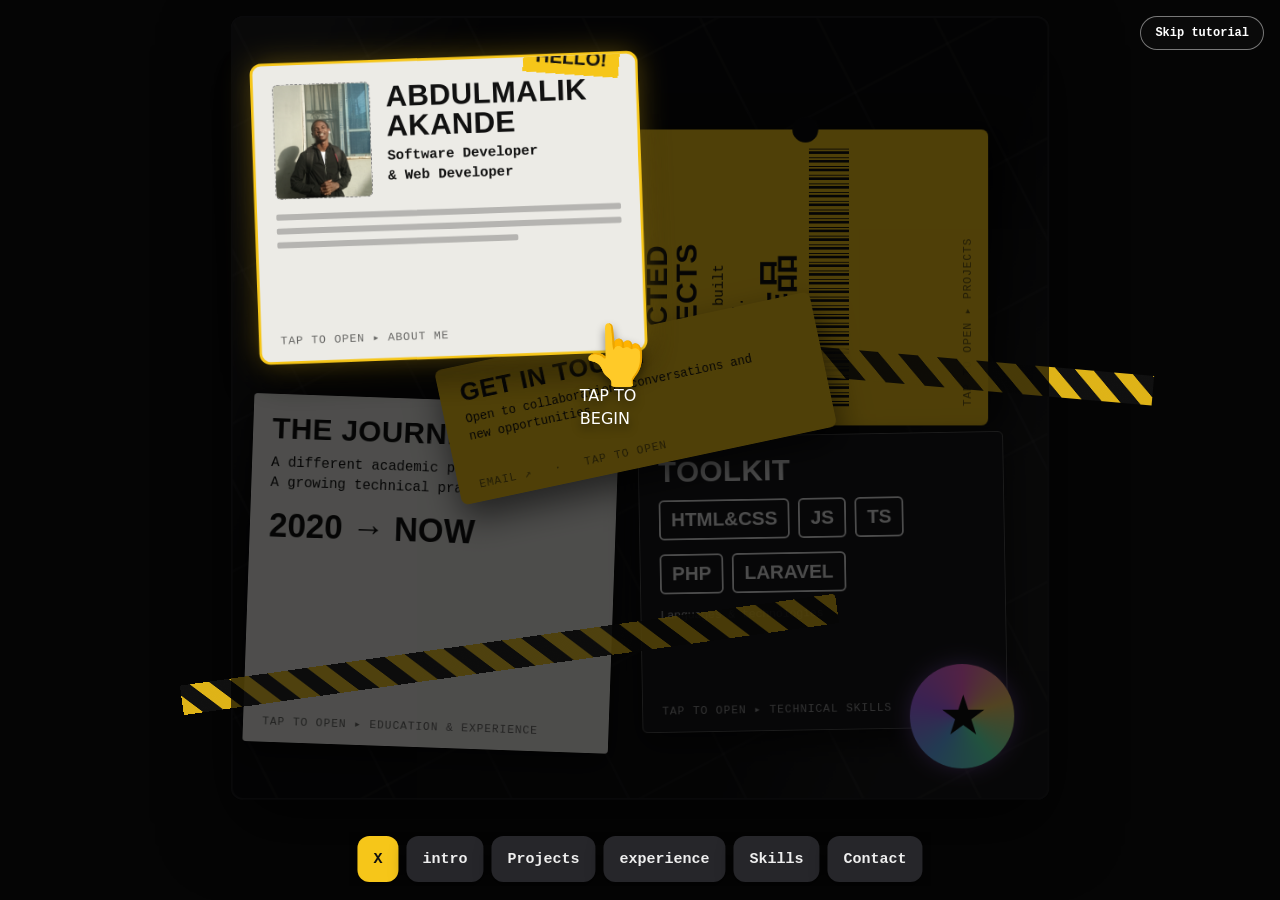
==== commit 8b63341c: "Fix image URLs in index.html" ====
--- a/index.html
+++ b/index.html
@@ -119,34 +119,92 @@
 
 
   /* PROJECTS */
-  .project-list { 
-    display: grid; grid-template-columns: repeat(2, minmax(0, 1fr));
-    gap: 14px; margin-top: 18px; }
-  .project-item { 
-    border: 1px solid rgba(0,0,0,.25); 
-    padding: 13px; min-height: 112px; 
-    border-radius: 5px;
-    display:flex; flex-direction:column; gap:8px; }
-  .project-item b { 
-    display:block; font: 900 19px/1.1 Impact, "Arial Black", sans-serif; 
-    margin-bottom: 7px; }
-  .project-item p { font-size: 10px; line-height: 1.4; }
-  .project-shot {
-    min-height:112px; border:1px dashed rgba(0,0,0,.35); border-radius:4px;
+  /* Project cards: fixed size, nothing on them expands. Full details open in the sheet below. */
+  .project-list { display:grid;
+    grid-template-columns:repeat(2, minmax(0,1fr));
+    grid-auto-rows:1fr; gap:20px; margin-top:22px; }
+  .project-item { position:relative; display:flex; 
+    flex-direction:column; min-height:0; min-width:0;
+    border:2px solid #111; border-radius:12px; background:#fff8d6; 
+    box-shadow:5px 6px 0 rgba(0,0,0,.18); cursor:pointer;
+    transition:transform .2s ease, box-shadow .2s ease; }
+  .project-item:focus-within { box-shadow:0 0 0 3px #111, 5px 6px 0 rgba(0,0,0,.18); }
+  .project-shot { position:relative; aspect-ratio:16/10; overflow:hidden; 
+    border-radius:10px 10px 0 0;
     display:grid; place-items:center; text-align:center; padding:12px;
-    background:linear-gradient(135deg, rgba(0,0,0,.06), rgba(0,0,0,.015));
-    color:rgba(0,0,0,.55); font:700 11px/1.5 "Courier New", monospace;
-    letter-spacing:1px;}
-  .project-meta { font-size:12px !important; opacity:.68; }
-  .project-shot.has-img { padding:0; border-style:solid; overflow:hidden; background:#c9eaf4; }
-  .project-shot.has-img img { 
-    display:block; width:100%; height:100%; 
-    max-height:300px; object-fit:contain; }
-  .project-item details { font-size:14px; }
-  .project-item summary { 
-    margin-top: 10px; cursor:pointer; font:900 18px "Courier New", monospace; 
-    letter-spacing:1px; padding:4px 0; color: darkred;}
-  .project-item ul { margin:6px 0 4px 18px; line-height:1.5; }
+    background:linear-gradient(135deg, rgba(0,0,0,.08), rgba(0,0,0,.02)), #f0e7b8;
+    color:rgba(0,0,0,.55); font:700 11px/1.5 "Courier New", monospace; 
+    letter-spacing:1px; }
+  .project-shot.has-img { padding:0; background:#c9eaf4; }
+  .project-shot.has-img .shot-label { display:none; }
+  .project-shot img { 
+    position:absolute; inset:0; display:block; 
+    width:100%; height:100%; object-fit:cover; }
+  .project-shot.has-img img { object-fit:contain; }
+  .project-num { position:absolute; z-index:2; 
+    top:10px; left:10px; padding:3px 8px; border-radius:4px;
+    background:#111; color:#f6c619; 
+    font:900 13px/1.3 "Courier New", monospace; letter-spacing:1px; }
+  .project-perf { 
+    position:relative; height:0; 
+    border-top:2px dashed #111; }
+  .project-perf::before, .project-perf::after { 
+    content:""; position:absolute; 
+    top:-10px; width:22px; height:22px;
+    border-radius:50%; background:#f6c619; 
+    border:2px solid #111; }
+  .project-perf::before { left:-13px; clip-path:inset(0 0 0 50%); }
+  .project-perf::after { right:-13px; clip-path:inset(0 50% 0 0); }
+  .project-card-body { display:flex; flex-direction:column; gap:10px; flex:1; padding:14px 16px 16px; }
+  .project-item .project-name { margin:0; font:900 22px/1.05 Impact, "Arial Black", sans-serif; letter-spacing:.5px; }
+  .project-summary { font-size:14px; line-height:1.45; min-height:calc(2 * 1.45em);
+    display:-webkit-box; -webkit-line-clamp:2; -webkit-box-orient:vertical; overflow:hidden; }
+  .project-item .tech-tags { flex-wrap:nowrap; overflow:hidden; margin-top:0; }
+  .project-item .tech-tags span { flex:none; white-space:nowrap; }
+  .project-item .tech-tags[data-more]::after { content:"+" attr(data-more); flex:none; padding:2px 7px;
+    border:1px dashed rgba(0,0,0,.5); border-radius:3px; font:700 11px/1.5 "Courier New", monospace; }
+  .project-open { align-self:flex-start; margin-top:auto; min-height:42px; padding:0 16px; border:none; border-radius:8px;
+    background:#111; color:#f6c619; font:900 13px "Courier New", monospace; letter-spacing:1px; cursor:pointer; }
+  .project-open:focus-visible { outline:3px solid #111; outline-offset:3px; }
+  .project-meta { font-size:12px; opacity:.68; }
+  /* While the card is only previewed in the small zoomed-in frame, taps go to the piece (they open the full view) */
+  .piece > .detail .project-list { grid-template-columns:1fr; grid-auto-rows:auto; }
+  .piece > .detail .project-open { pointer-events:none; }
+  @media (hover:hover) { .project-item:hover { transform:translateY(-3px); box-shadow:5px 9px 0 rgba(0,0,0,.2); } }
+
+  /* Project sheet: ticket that slides up over the page */
+  .project-sheet { position:fixed; inset:0; z-index:40; visibility:hidden; pointer-events:none; transition:visibility 0s linear .5s; }
+  .project-sheet.open { visibility:visible; pointer-events:auto; transition-delay:0s; }
+  .ps-backdrop { position:absolute; inset:0; background:rgba(5,5,5,.72); opacity:0; transition:opacity .4s ease; }
+  .project-sheet.open .ps-backdrop { opacity:1; }
+  .ps-ticket { position:absolute; left:50%; bottom:0; width:min(100%,680px); max-height:88vh; max-height:88dvh;
+    display:flex; flex-direction:column; background:#f6c619; color:#111; border-radius:18px 18px 0 0;
+    box-shadow:0 -18px 50px rgba(0,0,0,.55); transform:translate(-50%,105%);
+    transition:transform .5s cubic-bezier(.16,1,.3,1); padding-bottom:env(safe-area-inset-bottom,0px); }
+  .project-sheet.open .ps-ticket { transform:translate(-50%,0); }
+  .ps-head { position:relative; flex:none; padding:14px 70px 16px 22px; touch-action:none; cursor:grab; }
+  .ps-head::before { content:""; display:block; width:44px; height:5px; margin:0 0 14px; border-radius:3px; background:rgba(0,0,0,.35); }
+  .ps-kicker { font:900 11px "Courier New", monospace; letter-spacing:2px; opacity:.7; }
+  .ps-title { margin-top:6px; font:900 34px/1 Impact, "Arial Black", sans-serif; letter-spacing:.5px; }
+  .ps-close { position:absolute; top:12px; right:14px; width:42px; height:42px; border-radius:50%; border:2px solid #111;
+    background:transparent; color:#111; font:700 20px/1 Arial, sans-serif; cursor:pointer; }
+  .ps-close:focus-visible { outline:3px solid #111; outline-offset:3px; }
+  .ps-perf { flex:none; margin:0 18px; border-top:2px dashed rgba(0,0,0,.6); }
+  .ps-body { flex:1; min-height:0; overflow-y:auto; overscroll-behavior:contain; -webkit-overflow-scrolling:touch; padding:18px 22px 28px; }
+  .ps-body .project-shot { border-radius:8px; border:2px solid #111; margin-bottom:16px; }
+  .ps-body .project-num { display:none; }
+  .ps-body p { font-size:16px; line-height:1.55; }
+  .ps-label { margin:22px 0 8px; font:900 11px "Courier New", monospace; letter-spacing:2px; opacity:.65; }
+  .ps-body ul { margin:0 0 0 18px; }
+  .ps-body li { font-size:15px; line-height:1.5; margin-bottom:7px; }
+  .ps-body .project-meta { margin-top:14px; font-size:13px; opacity:.75; }
+  .ps-body .tech-tags { margin-top:0; }
+  .ps-link { display:inline-block; margin-top:22px; padding:13px 20px; border-radius:8px; background:#111; color:#f6c619 !important;
+    font:900 14px "Courier New", monospace; letter-spacing:1px; text-decoration:none !important; }
+  .ps-link:focus-visible { outline:3px solid #111; outline-offset:3px; }
+  @media (prefers-reduced-motion:reduce) {
+    .project-sheet, .ps-backdrop, .ps-ticket, .project-item { transition-duration:.01ms !important; transition-delay:0ms !important; }
+  }
   .tech-tags { display:flex; flex-wrap:wrap; gap:6px; margin-top:6px; }
   .tech-tags span { border:1px solid rgba(0,0,0,.4); 
     border-radius:3px; padding:2px 7px; 
@@ -192,6 +250,121 @@
 
 
 
+
+
+  /* INTRODUCTION: identity card (shown in the full-screen reading view) */
+  .dev-intro { --dev-paper:#f3f0e8; --dev-ink:#171715; --dev-muted:#77746d; --dev-line:rgba(23,23,21,.58);
+    color:var(--dev-ink); font-family:Arial,Helvetica,sans-serif; }
+  .dev-stage { position:relative; isolation:isolate; width:min(100%,760px); margin:0 auto; padding-top:12px; }
+  .dev-backdrop { color: yellow; position:absolute; 
+    z-index:-1; top:10px; left:0; width:100%; 
+    overflow:hidden; pointer-events:none; user-select:none; 
+    font-size:clamp(5rem,19vw,8rem); line-height:.78; font-weight:900; letter-spacing:-.095em; white-space:nowrap; }
+  .dev-backdrop span { display:block; }
+  /*.dev-backdrop span:last-child { margin-left:12%; }*/
+  .dev-card { position:relative; width:min(100%,590px); 
+    margin:58px auto 0; padding:clamp(22px,4vw,34px);
+    background:linear-gradient(115deg,rgba(255,255,255,.44),transparent 35%),repeating-linear-gradient(0deg,rgba(0,0,0,.018) 0 1px,transparent 1px 4px),var(--dev-paper);
+    border:1px solid rgba(20,20,20,.32); box-shadow:13px 18px 0 rgba(0,0,0,.13),0 25px 55px rgba(0,0,0,.2); transform:rotate(-2deg); }
+  .dev-card::before { content:""; position:absolute; inset:8px; border:1px solid rgba(0,0,0,.08); pointer-events:none; }
+  .dev-topline { display:flex; justify-content:space-between; align-items:flex-start; gap:16px; }
+  .dev-eyebrow { display:block; margin:0 0 8px; font-size:10px; font-weight:800; letter-spacing:.25em; text-transform:uppercase; }
+  .dev-intro h3.dev-title,
+  #expanded-shell .detail.is-expanded-detail .dev-intro h3.dev-title { 
+    margin:0; max-width:430px;
+    font:700 clamp(1.65rem,5.5vw,3.1rem)/.92 Arial,Helvetica,sans-serif; 
+    letter-spacing:-.065em; text-transform:uppercase; color: rgb(97, 97, 245);}
+  .dev-code { border:1px solid var(--dev-ink); padding:6px 8px; font-size:11px; font-weight:800; letter-spacing:.12em; transform:rotate(3deg); }
+  .dev-visuals { display:grid; grid-template-columns:.95fr 1.05fr; gap:18px; align-items:center; margin:28px 0 24px; }
+  .dev-fingerprint { 
+      width:min(100%,190px); aspect-ratio:1; margin:auto; border-radius:50%; opacity:.58; filter:grayscale(1);
+      background-image: url("IMG/Beauty Springs Forth from Knowing Thyself and Devotionmaxxing (1).jpeg");
+      background-size: cover;       /* Scales the image to fill the container */
+      background-position: center;  /* Centers the image */
+      background-repeat: no-repeat; /* Prevents tiling */
+      background-color: #222222;    /* Fallback color while image loads */
+      /* background:repeating-radial-gradient(ellipse at 48% 52%,transparent 0 5px,#242424 5.7px 7px,transparent 7.7px 10px);
+      -webkit-mask-image:radial-gradient(ellipse,#000 45%,transparent 72%); mask-image:radial-gradient(ellipse,#000 45%,transparent 72%);*/
+      transform:rotate(-17deg) scaleX(.82); }
+  .dev-portrait-wrap { position:relative; padding:9px; border:2px dashed rgba(0,0,0,.58); transform:rotate(2deg); background:rgba(255,255,255,.22); }
+  .dev-portrait { position:relative; min-height:205px; overflow:hidden; filter:grayscale(1);
+    background:radial-gradient(ellipse at 50% 28%,#aaa 0 12%,transparent 12.5%),radial-gradient(ellipse at 50% 65%,#666 0 27%,transparent 27.5%),linear-gradient(145deg,#b9b7b0,#55534f); }
+  .dev-portrait img { position:absolute; inset:0; display:block; width:100%; height:100%; object-fit:cover; object-position:center top; }
+  .dev-clip { position:absolute; z-index:2; 
+    width:82px; height:29px; top:-12px; right:-22px; 
+    border:5px solid orange;
+    border-left-color:#aaa79e; border-bottom-color:#55534e; 
+    border-radius:18px; transform:rotate(-28deg); opacity:.8; }
+  .dev-stamp { position:absolute; z-index:3; right:-23px; bottom:-19px; width:91px; height:91px; border:3px double red;color:red !important; border-radius:50%;
+    display:grid; place-items:center; text-align:center; font-size:9px; line-height:1.3; font-weight:900; letter-spacing:.13em;
+    color:rgba(24,24,22,.75); transform:rotate(13deg); background:rgba(243,240,232,.48); }
+  .dev-stamp::before { content:""; position:absolute; color:red; inset:6px; border:1px dashed red; border-radius:50%; }
+  .dev-details { border:1.5px solid var(--dev-line); }
+  .dev-row { display:grid; grid-template-columns:1fr 1fr; border-bottom:1px solid var(--dev-line); }
+  .dev-row:last-child { border-bottom:0; }
+  .dev-cell { min-width:0; padding:9px 11px 10px; border-right:1px solid var(--dev-line); }
+  .dev-cell:last-child { border-right:0; }
+  .dev-cell.full { grid-column:1/-1; border-right:0; }
+  .dev-field { display:block; margin-bottom:4px; color:#55534e; font-size:9px; font-weight:900; letter-spacing:.17em; text-transform:uppercase; }
+  .dev-value { display:block; font-family:Georgia,"Times New Roman",serif; font-size:clamp(.95rem,2.8vw,1.25rem); font-weight:800; line-height:1.08; text-transform:uppercase; overflow-wrap:anywhere; }
+  .dev-value.dev-small { font-family:Arial,Helvetica,sans-serif; font-size:clamp(.78rem,2.2vw,.95rem); letter-spacing:.02em; }
+  .dev-value.dev-email { text-transform:none; }
+  .dev-bottom { display:flex; justify-content:space-between; gap:14px; margin-top:17px; font-size:9px; font-weight:800; letter-spacing:.17em; text-transform:uppercase; }
+  .dev-serial { color:var(--dev-muted); }
+  .dev-bio { width:min(100%,590px); margin:38px auto 0; }
+  .dev-bio p { margin-top:12px; color:#3e3d39; }
+
+  /* Desk behind the card while the reading view is open */
+  #expanded-shell[data-piece="intro"] { transition:transform .78s cubic-bezier(.16,1,.3,1), border-radius .78s cubic-bezier(.16,1,.3,1), background-color .78s ease; }
+  #expanded-shell[data-piece="intro"].is-open { background-color:#d8d6d0 !important;
+    background-image:radial-gradient(circle,rgba(0,0,0,.045) 1px,transparent 1.5px) !important; background-size:7px 7px !important; }
+
+  /* Zoomed-in preview (same behaviour as the other pieces): show the top of the card in the small frame, fading out at the bottom.
+     These rules stop applying once the detail moves into the full-screen reading view. */
+  .piece.id .detail { padding:14px 22px 0; -webkit-mask-image:linear-gradient(#000 78%,transparent); mask-image:linear-gradient(#000 78%,transparent); }
+  .piece.id .detail .dev-backdrop, .piece.id .detail .dev-bio { display:none; }
+  .piece.id .detail .dev-stage { padding-top:0; }
+  .piece.id .detail .dev-card { margin-top:0; animation:none; }
+  .piece.id .detail .dev-intro h3.dev-title { font-size:34px; }
+  .piece.id .detail .dev-card { padding:24px 26px; }
+  .piece.id .detail .dev-visuals { margin:16px 0; }
+  .piece.id .detail .dev-portrait { min-height:150px; }
+  .piece > .click-overlay { border-radius:inherit; }
+
+
+  /* Next / previous project inside the ticket */
+  .ps-nav { flex:none; display:flex; gap:10px; padding:12px 18px 14px; border-top:2px dashed rgba(0,0,0,.6); }
+  .ps-nav button { flex:1; min-height:48px; border:2px solid #111; border-radius:10px; font:900 14px "Courier New", monospace; letter-spacing:1px; cursor:pointer; }
+  .ps-prev { background:transparent; color:#111; }
+  .ps-next { background:#111; color:#f6c619; }
+  .ps-nav button:focus-visible { outline:3px solid #111; outline-offset:3px; }
+
+  /* Tutorial: a hand + label that follows whatever it points at (project button, Next, close) */
+  #tutorial-hand-target { position:fixed; left:0; top:0; z-index:62; display:none; pointer-events:none; }
+  #tutorial-hand-target.show { display:block; }
+  #tutorial-hand-target .th-inner { display:flex; flex-direction:column; align-items:center; font:58px/1 system-ui,sans-serif;
+    filter:drop-shadow(0 5px 5px rgba(0,0,0,.45)); }
+  #tutorial-hand-target p { margin:2px 0; padding:6px 10px; border-radius:6px; background:#111; color:#f6c619;
+    font:900 12px/1.2 "Courier New",monospace; letter-spacing:.5px; white-space:nowrap; box-shadow:0 6px 18px rgba(0,0,0,.35); }
+  #tutorial-hand-target:not(.above) .th-down, #tutorial-hand-target.above .th-up { display:none; }
+  #tutorial-hand-target:not(.above) .th-inner { animation:tutorial-point-up 1.15s ease-in-out infinite; }
+  #tutorial-hand-target.above .th-inner { animation:tutorial-point-down 1.15s ease-in-out infinite; }
+  /* While the tutorial walks through a project, the reading view's Back button waits its turn */
+  body.tutorial-lock-back #expanded-back { opacity:.35 !important; pointer-events:none !important; }
+  @media (prefers-reduced-motion:reduce) { #tutorial-hand-target .th-inner { animation:none !important; } }
+
+  #expanded-shell .detail.is-expanded-detail .dev-card { animation:devCardArrive .75s cubic-bezier(.2,.75,.25,1) both; }
+  @keyframes devCardArrive { from { opacity:0; transform:translateY(18px) rotate(-4deg); } to { opacity:1; transform:translateY(0) rotate(-2deg); } }
+  @media (prefers-reduced-motion:reduce) { #expanded-shell .detail.is-expanded-detail .dev-card { animation:none; } }
+  @media (max-width:520px) {
+    .dev-card { margin-top:42px; padding:21px 17px; }
+    .dev-visuals { gap:12px; margin:22px 0; }
+    .dev-portrait { min-height:155px; }
+    .dev-stamp { color:red; width:72px; height:72px; right:-17px; bottom:-14px; font-size:7px; }
+    .dev-clip { width:62px; right:-18px; }
+    .dev-cell { padding:8px; }
+    .dev-field, .dev-bottom { font-size:8px; }
+  }
 
   /* Ticket: PROJECT (rotated on the bag, upright when focused) */
   .ticket { left: 490px; top: 90px; width: 340px; height: 420px; transform: rotate(-90deg) translate(0,0);
@@ -340,7 +513,7 @@
   /* Phone-Size */
   @media (max-width: 600px) {
     .project-list { grid-template-columns:1fr; }
-    .project-shot { min-height:150px; }
+    .ps-title { font-size:30px; }
 
     #expanded-shell .detail.is-expanded-detail {
       padding: calc(78px + env(safe-area-inset-top, 0px)) 22px calc(36px + env(safe-area-inset-bottom, 0px));
@@ -522,27 +695,64 @@
     <section class="piece id " data-name="intro" data-rot="-2" tabindex="0" aria-label="About Abdulmalik">
       <div class="teaser">
         <span class="sticker">HELLO!</span>
-        <div class="photo" aria-label="Portrait photograph placeholder"> <img src="IMG_5.JPG"> YOUR<br>PORTRAIT</div>
+        <div class="photo" aria-label="Portrait photograph placeholder"> <img src="IMG/IMG_20260810_083242_815.jpg"> YOUR<br>PORTRAIT</div>
         <h2>ABDULMALIK<br>AKANDE</h2>
         <p style="margin:7px 0 12px; font-weight:700">Software Developer<br>&amp; Web Developer</p>
         <div class="lines" style="clear:both;padding-top:5px"><span></span><span></span><span style="width:70%"></span></div>
         <div class="hint">TAP TO OPEN ▸ ABOUT ME</div>
       </div>
       <div class="detail">
-
-        <div class="click-overlay hidden"><span class="click-text">Click me</span></div>
-
-        <h3>INTRODUCTION</h3>
-        <p>I'm Abdulmalik Akande, a software developer and web developer based in Lagos, Nigeria. I enjoy learning how technology works and using that knowledge to build practical digital experiences.</p>
-        <p style="margin-top:14px">My background is in Philosophy, which has strengthened the way I approach questions, analyse problems and think critically. I bring that perspective into my development journey, alongside curiosity, persistence and a commitment to continuous learning.</p>
-        <table>
-          <tr><td>Name</td><td>Abdulmalik Akande</td></tr>
-          <tr><td>Role</td><td>Software Developer &amp; Web Developer</td></tr>
-          <tr><td>Location</td><td>Lagos, Nigeria</td></tr>
-          <tr><td>Email</td><td><a class="contact-link" href="mailto:abdulmalikakande4@gmail.com">abdulmalikakande4@gmail.com</a></td></tr>
-        </table>
-        <p style="margin-top:22px"><b>Currently:</b> NYSC Corps Member · Interested in software engineering, artificial intelligence and open-source technologies.</p>
+        <div class="dev-intro">
+          <div class="dev-stage">
+            <div class="dev-backdrop" aria-hidden="true"><span>CREATIVE</span></div>
+
+            <article class="dev-card">
+              <header class="dev-topline">
+                <div><span class="dev-eyebrow">A little introduction</span><h3 class="dev-title">The Developer<br>Identity Card</h3></div>
+                <span class="dev-code">A01</span>
+              </header>
+
+              <div class="dev-visuals" aria-label="Portrait and fingerprint">
+                <div class="dev-fingerprint" aria-hidden="true"></div>
+                <div class="dev-portrait-wrap">
+                  <span class="dev-clip" aria-hidden="true"></span>
+                  <div class="dev-portrait"><img src="IMG/IMG_5.jpg" alt="Portrait of Abdulmalik Akande" onerror="this.remove()"></div>
+                  <div class="dev-stamp" aria-hidden="true">ORIGINAL<br>THINKING<br>EST. 2026</div>
+                </div>
+              </div>
+
+              <div class="dev-details" aria-label="Developer details">
+                <div class="dev-row">
+                  <div class="dev-cell"><span class="dev-field">Name</span><span class="dev-value">Abdulmalik Akande</span></div>
+                  <div class="dev-cell"><span class="dev-field">Known as</span><span class="dev-value">The Creative Developer</span></div>
+                </div>
+                <div class="dev-row"><div class="dev-cell full"><span class="dev-field">Occupation</span><span class="dev-value">Software Developer &amp; Web Developer</span></div></div>
+                <div class="dev-row">
+                  <div class="dev-cell"><span class="dev-field">Based in</span><span class="dev-value dev-small">Lagos, Nigeria</span></div>
+                  <div class="dev-cell"><span class="dev-field">Background</span><span class="dev-value dev-small">Philosophy</span></div>
+                </div>
+                <div class="dev-row">
+                  <div class="dev-cell"><span class="dev-field">Currently</span><span class="dev-value dev-small">NYSC Corps Member</span></div>
+                  <div class="dev-cell"><span class="dev-field">Interested in</span><span class="dev-value dev-small">Software engineering · AI · Open source</span></div>
+                </div>
+                <div class="dev-row"><div class="dev-cell full"><span class="dev-field">Email</span><span class="dev-value dev-small dev-email"><a class="contact-link" href="mailto:abdulmalikakande4@gmail.com">abdulmalikakande4@gmail.com</a></span></div></div>
+                <div class="dev-row"><div class="dev-cell full"><span class="dev-field">Personal principle</span><span class="dev-value dev-small">Turning ideas into experiences that feel different.</span></div></div>
+              </div>
+
+              <footer class="dev-bottom"><span>Developer / Creator</span><span class="dev-serial">ID — 001 / 2026</span></footer>
+            </article>
+
+            <div class="dev-bio">
+              <span class="dev-eyebrow">The longer version</span>
+              <p>I'm Abdulmalik Akande, a software developer and web developer based in Lagos, Nigeria. I enjoy learning how technology works and using that knowledge to build practical digital experiences.</p>
+              <p>My background is in Philosophy, which has strengthened the way I approach questions, analyse problems and think critically. I bring that perspective into my development journey, alongside curiosity, persistence and a commitment to continuous learning.</p>
+            </div>
+          </div>
+        </div>
       </div>
+
+      <!-- Tutorial "Click me" layer: lives on the piece itself so it still shows while the teaser is visible -->
+      <div class="click-overlay hidden"><span class="click-text">Click me</span></div>
     </section>
 
 
@@ -562,56 +772,80 @@
 
           <article class="project-item">
             <div class="project-shot has-img">
-              <img src="[data-uri]" alt="Calculator app: dark card with a keypad and the message 'let's get calculating'">
+              <span class="project-num">01</span>
+              <span class="shot-label">CALCULATOR<br>PROJECT IMAGE</span>
+              <img src="" alt="Calculator app: dark card with a keypad and the message 'let's get calculating'">
             </div>
-            <b>01 · CALCULATOR</b>
-            <p>An interactive simple calculator I built to learn JavaScript. It handles everyday arithmetic with large, easy-to-tap keys and a clean dark interface. Calculator project built around clear input, readable results and essential arithmetic operations</p>
-            <div class="tech-tags">
-              <span>HTML</span><span>CSS</span><span>JavaScript</span>
+            <div class="project-perf" aria-hidden="true"></div>
+            <div class="project-card-body">
+              <h4 class="project-name">CALCULATOR</h4>
+              <div class="project-summary">A dark, easy-to-tap calculator I built to learn JavaScript.</div>
+              <div class="tech-tags card-tags"><span>HTML</span><span>CSS</span><span>JavaScript</span></div>
+              <button type="button" class="project-open">VIEW DETAILS ▸</button>
             </div>
-            <details>
-              <summary>FEATURES &amp; TECH ▾</summary>
+            <div class="project-full" hidden>
+              <p class="project-desc">An interactive simple calculator I built to learn JavaScript. It handles everyday arithmetic with large, easy-to-tap keys and a clean dark interface. Calculator project built around clear input, readable results and essential arithmetic operations</p>
+              <div class="tech-tags"><span>HTML</span><span>CSS</span><span>JavaScript</span></div>
               <ul>
                 <li>Addition, subtraction, multiplication and division</li>
                 <li>Decimal input and a quick "00" key</li>
                 <li>AC clears everything; DE deletes the last digit</li>
                 <li>Responsive layout that works on phones</li>
               </ul>
-            </details>
-            <p><a class="contact-link" href="https://kevinola.github.io/js-project-calculator/" target="_blank" rel="noopener">Live demo ↗</a></p>
+              <a class="contact-link" href="https://kevinola.github.io/js-project-calculator/" target="_blank" rel="noopener">Live demo ↗</a>
+            </div>
           </article>
 
+
           <article class="project-item">
-            <div class="project-shot">CIVILREPORT<br>PROJECT IMAGE</div>
-            <b>02 · CIVILREPORT</b>
-            <p>A full-stack cross-platform mobile app that lets citizens report incidents such as accidents, fighting or vandalism. Reports go to a central server where other users can see them. Built for the Bincom Academy Mobile App Class test.</p>
-            <div class="tech-tags">
-              <span>HTML</span><span>CSS</span><span>JavaScript</span><span>Apache Cordova</span><span>WordPress REST API</span><span>JWT Auth</span><span>Camera plugin</span><span>GEO-LOCATION plugin</span>
+            <div class="project-shot"><span class="project-num">02</span>CIVILREPORT<br>PROJECT IMAGE</div>
+            <div class="project-perf" aria-hidden="true"></div>
+            <div class="project-card-body">
+              <h4 class="project-name">CIVILREPORT</h4>
+              <div class="project-summary">Report local incidents with a photo and location, synced live.</div>
+              <div class="tech-tags card-tags"><span>Cordova</span><span>Firebase</span><span>Leaflet</span></div>
+              <button type="button" class="project-open">VIEW DETAILS ▸</button>
             </div>
-            <details>
-              <summary>FEATURES &amp; TECH ▾</summary>
+            <div class="project-full" hidden>
+              <p class="project-desc">A cross-platform mobile and web app that lets citizens report local incidents — crime/safety issues, hazards, vandalism, sanitation and power faults. Reports sync
+                 to Firebase in real time so other signed-in residents can see them instantly.
+                 Built for the Bincom Academy Mobile App Class test.</p>
+              <div class="tech-tags">
+                <span>HTML</span><span>CSS</span><span>JavaScript</span><span>Apache Cordova</span><span>Firebase Firestore</span><span>Firebase Authentication</span><span>Cloudinary</span><span>Leaflet / OpenStreetMap</span><span>Camera plugin</span><span>GEO-LOCATION plugin</span>
+              </div>
               <ul>
-                <li>User login with JWT authentication</li>
+                <li>Email/password sign-in with Firebase Auth and persisted sessions</li>
+                <li>Citizen profile with name, phone, state, LGA, street address and avatar</li>
+                <li>Capture the incident's location (latitude and longitude)</li><li>Attach a photo of the incident</li>
                 <li>Submit an incident with a title, category and description</li>
-                <li>Capture the incident's location (latitude and longitude)</li><li>Attach a photo of the incident</li>
-                <li>Live feed of all incidents, newest first</li>
-                <li>Filter by category, or show only your own reports</li>
-                <li>In-app notification when a new incident is posted (the app checks the server every 15 seconds)</li>
+                <li>Capture the incident's location by GPS, address lookup or a draggable map pin</li>
+                <li>Attach a photo or video from the camera or gallery (compressed, hosted on Cloudinary)</li>
+                <li>Live feed of all incidents, newest first, via Firestore real-time listeners</li>
+                <li>Filter by category, plus a "Your Reports" dashboard showing only your own posts</li>
+                <li>Real-time in-app community alerts for new incidents in your LGA, with an unread badge</li>
+                <li>Interactive map view with incident pins and one-tap emergency (tel:112) banner</li>
               </ul>
-              <p class="project-meta">Backend: WordPress, with each incident stored as a post. Built and tested with LocalWP, Node.js and the Android SDK; packaged as an Android APK.</p>
-            </details>
-            <p><a class="contact-link" href="https://kevinola.github.io/Angular-first-portfolio-/" target="_blank" rel="noopener">Live demo ↗</a></p>
+              <p class="project-meta">Backend: Google Firebase — each incident is a document in the Firestore "reports" collection, readable only by email/password-authenticated users. Built and tested
+                with Node.js, Firebase CLI and the Android SDK; packaged as an Android APK and
+                also deployable to Firebase Hosting.</p>
+              <a class="contact-link" href="https://drive.google.com/file/d/1xK2IR-QwRmbMRoJfoBRaWX4zqdHS7rim/view?usp=drivesdk" target="_blank" rel="noopener">Live demo ↗</a>
+            </div>
           </article>
 
           <article class="project-item">
-            <div class="project-shot">BLOG APP<br>PROJECT IMAGE</div>
-            <b>03 · BLOG APP</b>
-            <p>A mobile-friendly blog app where users can sign up, log in, publish posts and read other people's posts. WordPress acts as the backend and database, and the app talks to it through JSON API calls written in JavaScript.</p>
-            <div class="tech-tags">
-              <span>HTML</span><span>CSS</span><span>JavaScript</span><span>Apache Cordova</span><span>WordPress</span><span>JSON</span>
+            <div class="project-shot"><span class="project-num">03</span>BLOG APP<br>PROJECT IMAGE</div>
+            <div class="project-perf" aria-hidden="true"></div>
+            <div class="project-card-body">
+              <h4 class="project-name">BLOG APP</h4>
+              <div class="project-summary">Sign up, publish and read posts in a mobile blog powered by WordPress.</div>
+              <div class="tech-tags card-tags"><span>Cordova</span><span>WordPress</span><span>JSON</span></div>
+              <button type="button" class="project-open">VIEW DETAILS ▸</button>
             </div>
-            <details>             
-             <summary>FEATURES &amp; TECH ▾</summary>
+            <div class="project-full" hidden>
+              <p class="project-desc">A mobile-friendly blog app where users can sign up, log in, publish posts and read other people's posts. WordPress acts as the backend and database, and the app talks to it through JSON API calls written in JavaScript.</p>
+              <div class="tech-tags">
+                <span>HTML</span><span>CSS</span><span>JavaScript</span><span>Apache Cordova</span><span>WordPress</span><span>JSON</span>
+              </div>
               <ul>
                 <li>Sign up and log in</li>
                 <li>Publish a new blog entry</li>
@@ -619,21 +853,23 @@
                 <li>Posts are stored on the server, so every user sees them</li>
                 <li>Can be packaged as an Android app with Cordova</li>
               </ul>
-              
               <p class="project-meta">Hosted on InfinityFree. Data is fetched with JavaScript fetch requests to the WordPress API.</p>
-            </details>
-            <p><a class="contact-link" href="https://abdulmalik.gt.tc/app/index.html" target="_blank" rel="noopener">Live demo ↗</a></p>
+              <a class="contact-link" href="https://abdulmalik.gt.tc/app/index.html" target="_blank" rel="noopener">Live demo ↗</a>
+            </div>
           </article>
-          
+
           <article class="project-item">
-            <div class="project-shot">MANGA APP<br>PROJECT IMAGE</div>
-            <b>04 · MANGA APP</b>
-            <p>Komic is an Android manga reader built by me and a friend. We used an existing open-source Kotlin app from GitHub as the foundation and extended it with our own features. It pulls manga from several public manga APIs, and it includes a built-in browser for searching the web for manga and an offline translator that reads text from manga pages.</p>
-            <div class="tech-tags">
-              <span>Kotlin</span><span>Android (native)</span>
+            <div class="project-shot"><span class="project-num">04</span>MANGA APP<br>PROJECT IMAGE</div>
+            <div class="project-perf" aria-hidden="true"></div>
+            <div class="project-card-body">
+              <h4 class="project-name">MANGA APP</h4>
+              <div class="project-summary">Komic: an Android manga reader with a built-in browser and an offline translator.</div>
+              <div class="tech-tags card-tags"><span>Kotlin</span><span>Android (native)</span></div>
+              <button type="button" class="project-open">VIEW DETAILS ▸</button>
             </div>
-            <details>             
-             <summary>FEATURES &amp; TECH ▾</summary>
+            <div class="project-full" hidden>
+              <p class="project-desc">Komic is an Android manga reader built by me and a friend. We used an existing open-source Kotlin app from GitHub as the foundation and extended it with our own features. It pulls manga from several public manga APIs, and it includes a built-in browser for searching the web for manga and an offline translator that reads text from manga pages.</p>
+              <div class="tech-tags"><span>Kotlin</span><span>Android (native)</span></div>
               <ul>
                 <li>Browse and read manga from several public manga APIs</li>
                 <li>Built-in browser for searching the web for manga</li>
@@ -641,17 +877,14 @@
                 <li>Offline manga translator using OCR: it detects text on a page and translates it without an internet connection</li>
                 <li>Native Android experience</li>
               </ul>
-              
               <p class="project-meta">An open-source Kotlin manga app from GitHub, extended with our own features. Link leads to Github repospitory of the project (still in development)</p>
-            </details>
-            <p><a class="contact-link" href="https://404" target="_blank" rel="noopener">Live demo ↗</a></p>
+              <a class="contact-link" href="https://404" target="_blank" rel="noopener">Live demo ↗</a>
+            </div>
           </article>
-         
+
         </div>
         <!--p style="margin-top:22px"><b>VISIT OTHER PORTFOLIO:</b> <a class="contact-link" href="https://kevinola.github.io/CV_Profile_Pofolia/#contacts" target="_blank" rel="noopener">FIRST EVER Portfolio ↗</a></p--><br><br>
 
-        <p class="small" style="margin-top:10px">
-          More projects to make. And More to learn.</p>
 
         <div class="project-quote">
           <p>Each project is a step —<br>from an idea to a working solution.</p><span class="quote-signature"><span class="spinstar">✳</span> KEEP BUILDING</span></div>
@@ -886,7 +1119,7 @@
     clickOverlay = document.createElement("div");
     clickOverlay.className = "click-overlay hidden";
     clickOverlay.innerHTML = '<span class="click-text">Click me</span>';
-    aboutPiece.querySelector(".detail").prepend(clickOverlay);
+    aboutPiece.append(clickOverlay);
 
     world.style.transition = "none"; current = null; render(); world.offsetWidth; world.style.transition = "";
 
@@ -982,6 +1215,7 @@
     shell.id = "expanded-shell";
     shell.setAttribute("role", "region");
     shell.setAttribute("aria-label", `${piece.dataset.name} details`);
+    shell.dataset.piece = piece.dataset.name;
     shell.style.left = "0px";
     shell.style.top = "0px";
     shell.style.width = "100vw";
@@ -1130,12 +1364,14 @@
   backButton.addEventListener("click", () => closeExpanded());
   addEventListener("popstate", () => {
     if (ignoreNextPopState) { ignoreNextPopState = false; return; }
+    if (projectSheetOpen) { closeProjectSheet(true); return; }
     if (expanded) closeExpanded(true);
     else if (current) go(null);
   });
 
   addEventListener("keydown", e => {
     if (e.key === "Escape") {
+      if (projectSheetOpen) { closeProjectSheet(); return; }
       if (expanded) closeExpanded();
       else if (current) go(null); 
     }
@@ -1156,6 +1392,151 @@
 
 
 
+
+
+  // ---------- Project sheet ----------
+  // Cards never change size. "View details" slides this ticket up over the page instead.
+  let projectSheetOpen = false, sheetOpener = null, sheetIndex = 0;
+
+  // Picture failed to load (or src is empty)? Drop it so the placeholder label shows.
+  function armShot(img) {
+    const drop = () => { const shot = img.closest(".project-shot"); if (shot) shot.classList.remove("has-img"); img.remove(); };
+    if (!img.getAttribute("src") || (img.complete && !img.naturalWidth)) drop();
+    else img.addEventListener("error", drop, { once: true });
+  }
+  document.querySelectorAll(".project-shot img").forEach(armShot);
+
+  // "+N" on a card = how many more tags the full list has.
+  document.querySelectorAll(".project-item").forEach(card => {
+    const shown = card.querySelectorAll(".card-tags span").length;
+    const all = card.querySelectorAll(".project-full .tech-tags span").length;
+    if (all > shown) card.querySelector(".card-tags").dataset.more = all - shown;
+  });
+
+  const projectSheet = document.createElement("div");
+  projectSheet.className = "project-sheet";
+  projectSheet.setAttribute("role", "dialog");
+  projectSheet.setAttribute("aria-modal", "true");
+  projectSheet.setAttribute("aria-labelledby", "ps-title");
+  projectSheet.setAttribute("aria-hidden", "true");
+  projectSheet.innerHTML =
+    '<div class="ps-backdrop"></div>' +
+    '<div class="ps-ticket">' +
+      '<div class="ps-head"><button type="button" class="ps-close" aria-label="Close project details">✕</button>' +
+        '<div class="ps-kicker"></div><h2 class="ps-title" id="ps-title"></h2></div>' +
+      '<div class="ps-perf" aria-hidden="true"></div>' +
+      '<div class="ps-body"></div>' +
+      '<div class="ps-nav"><button type="button" class="ps-prev" aria-label="Previous project">‹ PREV</button>' +
+        '<button type="button" class="ps-next" aria-label="Next project">NEXT ›</button></div>' +
+    '</div>';
+  document.body.appendChild(projectSheet);
+  const psTicket = projectSheet.querySelector(".ps-ticket");
+  const psHead = projectSheet.querySelector(".ps-head");
+  const psBody = projectSheet.querySelector(".ps-body");
+  const psPrev = projectSheet.querySelector(".ps-prev");
+  const psNext = projectSheet.querySelector(".ps-next");
+  const projectCards = () => [...document.querySelectorAll(".project-item")];
+
+  function fillProjectSheet(card) {
+    const cards = projectCards();
+    const pad = n => String(n).padStart(2, "0");
+    const full = card.querySelector(".project-full");
+    sheetIndex = cards.indexOf(card);
+    sheetOpener = card.querySelector(".project-open");
+    projectSheet.querySelector(".ps-kicker").textContent = `PROJECT ${pad(sheetIndex + 1)} / ${pad(cards.length)}`;
+    projectSheet.querySelector(".ps-title").textContent = card.querySelector(".project-name").textContent;
+    psBody.replaceChildren();
+
+    const img = card.querySelector(".project-shot img");
+    if (img) { const shot = card.querySelector(".project-shot").cloneNode(true); armShot(shot.querySelector("img")); psBody.append(shot); }
+
+    const label = text => { const d = document.createElement("div"); d.className = "ps-label"; d.textContent = text; return d; };
+    const desc = full.querySelector(".project-desc"), tags = full.querySelector(".tech-tags"),
+          list = full.querySelector("ul"), meta = full.querySelector(".project-meta"), link = full.querySelector("a");
+    if (desc) psBody.append(desc.cloneNode(true));
+    if (tags) psBody.append(label("BUILT WITH"), tags.cloneNode(true));
+    if (list) psBody.append(label("FEATURES"), list.cloneNode(true));
+    if (meta) psBody.append(meta.cloneNode(true));
+    if (link) { const a = link.cloneNode(true); a.className = "ps-link"; psBody.append(a); }
+    const bar = document.createElement("div"); bar.className = "barcode"; bar.setAttribute("aria-hidden", "true"); psBody.append(bar);
+    psBody.scrollTop = 0;
+  }
+
+  // Next / previous: wraps around at the ends.
+  function stepProject(delta) {
+    const cards = projectCards();
+    fillProjectSheet(cards[(sheetIndex + delta + cards.length) % cards.length]);
+    if (!reduceMotion.matches && psBody.animate) {
+      psBody.animate([{ opacity: 0, transform: "translateY(10px)" }, { opacity: 1, transform: "none" }], { duration: 240, easing: "ease-out" });
+    }
+  }
+  psPrev.addEventListener("click", () => stepProject(-1));
+  psNext.addEventListener("click", () => stepProject(1));
+  addEventListener("keydown", e => {
+    if (!projectSheetOpen) return;
+    if (e.key === "ArrowRight") stepProject(1);
+    else if (e.key === "ArrowLeft") stepProject(-1);
+  });
+
+  function openProjectSheet(card) {
+    if (projectSheetOpen) return;
+    fillProjectSheet(card);
+    projectSheetOpen = true;
+    projectSheet.setAttribute("aria-hidden", "false");
+    projectSheet.classList.add("open");
+    if (expandedShell) expandedShell.inert = true;
+    backButton.inert = true;
+    history.pushState({ portfolioProjectSheet: true }, "", location.href);
+    requestAnimationFrame(() => projectSheet.querySelector(".ps-close").focus({ preventScroll: true }));
+  }
+
+  function closeProjectSheet(fromPopState = false) {
+    if (!projectSheetOpen) return;
+    projectSheetOpen = false;
+    projectSheet.classList.remove("open");
+    projectSheet.setAttribute("aria-hidden", "true");
+    if (expandedShell) expandedShell.inert = false;
+    backButton.inert = false;
+    if (sheetOpener && document.contains(sheetOpener)) sheetOpener.focus();
+    sheetOpener = null;
+    if (!fromPopState && history.state && history.state.portfolioProjectSheet) {
+      ignoreNextPopState = true;
+      history.back();
+    }
+  }
+
+  projectSheet.querySelector(".ps-close").addEventListener("click", () => closeProjectSheet());
+  projectSheet.querySelector(".ps-backdrop").addEventListener("click", () => closeProjectSheet());
+
+  // Tap a card (or its button) in the full-screen Projects view to open the sheet.
+  document.addEventListener("click", e => {
+    const card = e.target.closest(".project-item");
+    if (!card || !expanded || projectSheetOpen) return;
+    if (e.target.closest("a")) return;
+    openProjectSheet(card);
+  }, true); // capture: runs before the piece's own click, so the tap that expands the view doesn't also open the sheet
+
+  // Drag the top of the ticket down to dismiss it.
+  let dragY = null, dragDelta = 0;
+  psHead.addEventListener("pointerdown", e => {
+    if (e.target.closest("button")) return;
+    dragY = e.clientY; dragDelta = 0;
+    psTicket.style.transition = "none";
+    psHead.setPointerCapture(e.pointerId);
+  });
+  psHead.addEventListener("pointermove", e => {
+    if (dragY === null) return;
+    dragDelta = Math.max(0, e.clientY - dragY);
+    psTicket.style.transform = `translate(-50%, ${dragDelta}px)`;
+  });
+  const endDrag = () => {
+    if (dragY === null) return;
+    dragY = null;
+    psTicket.style.transition = ""; psTicket.style.transform = "";
+    if (dragDelta > 90) closeProjectSheet();
+  };
+  psHead.addEventListener("pointerup", endDrag);
+  psHead.addEventListener("pointercancel", endDrag);
 
   // ---------- Tooltips ----------
   // Mouse: hover. Keyboard: focus. Touch: long-press (a normal tap still does its normal job).
